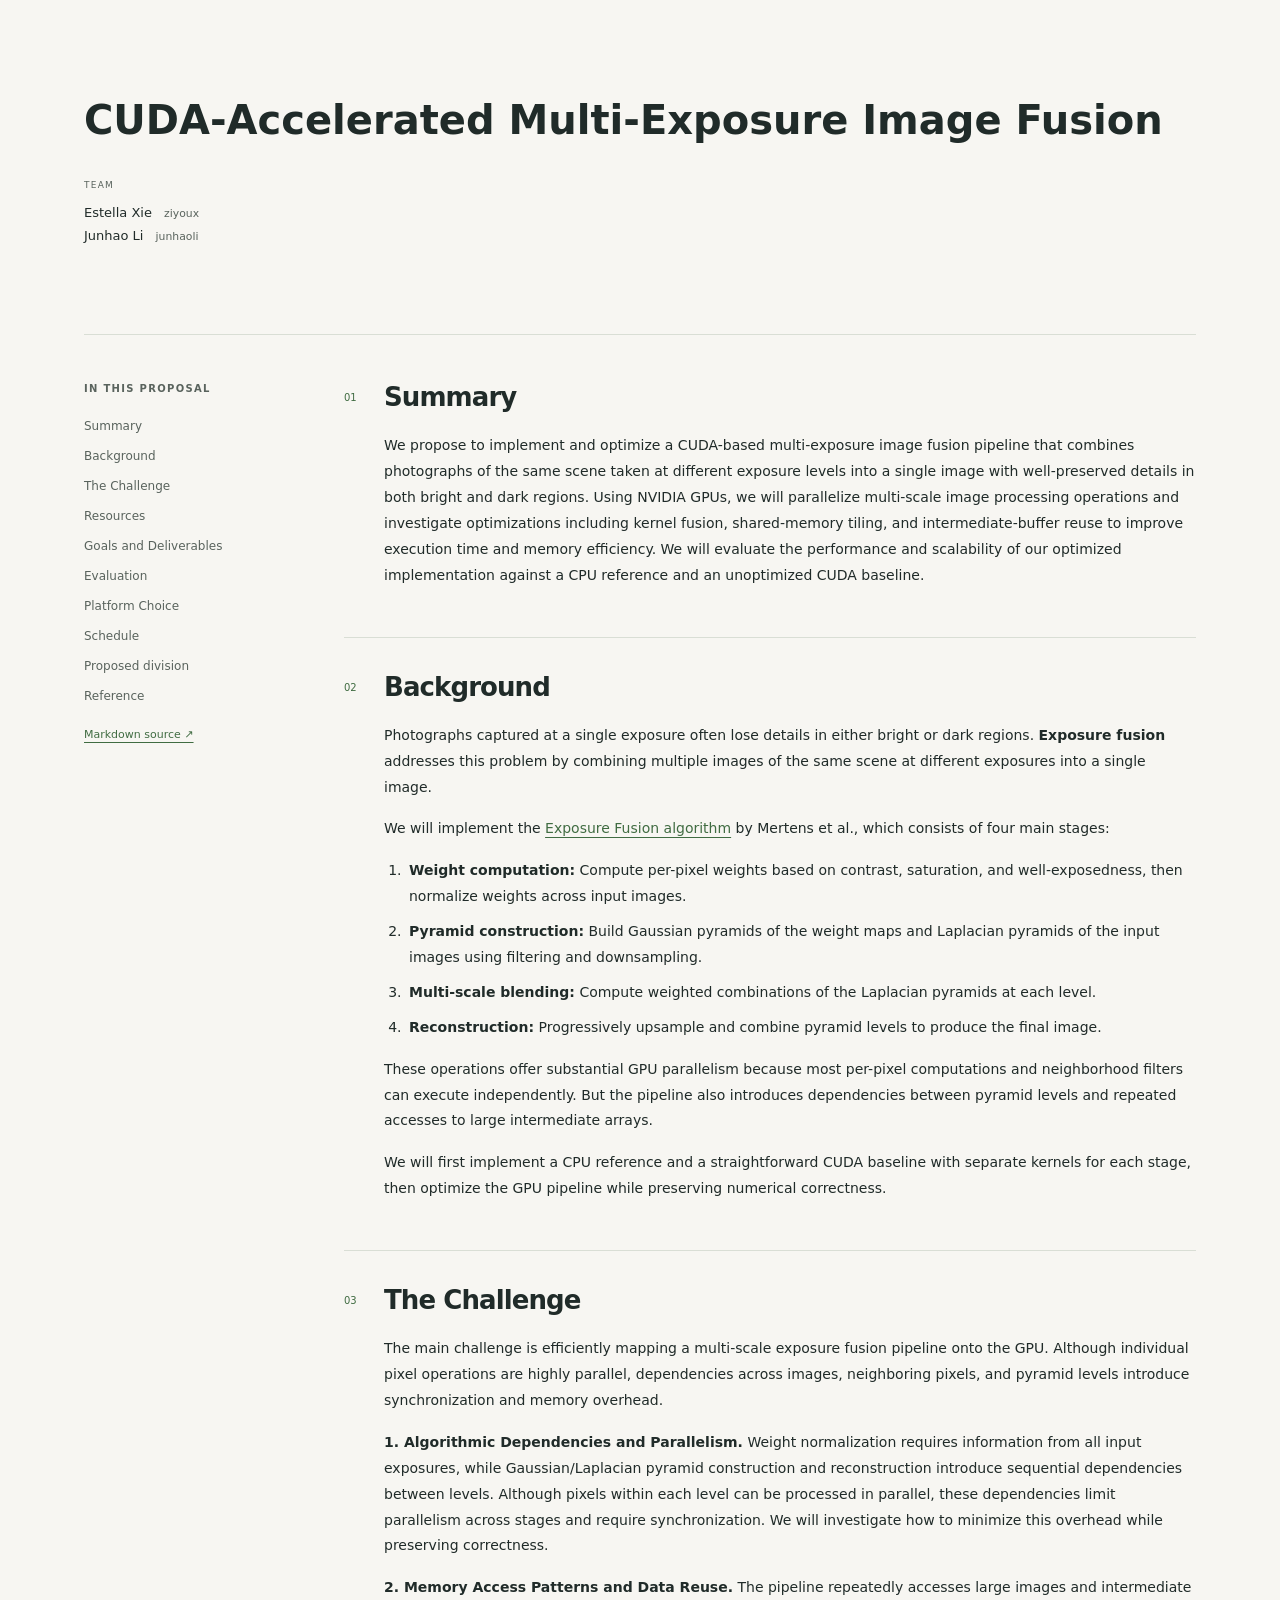
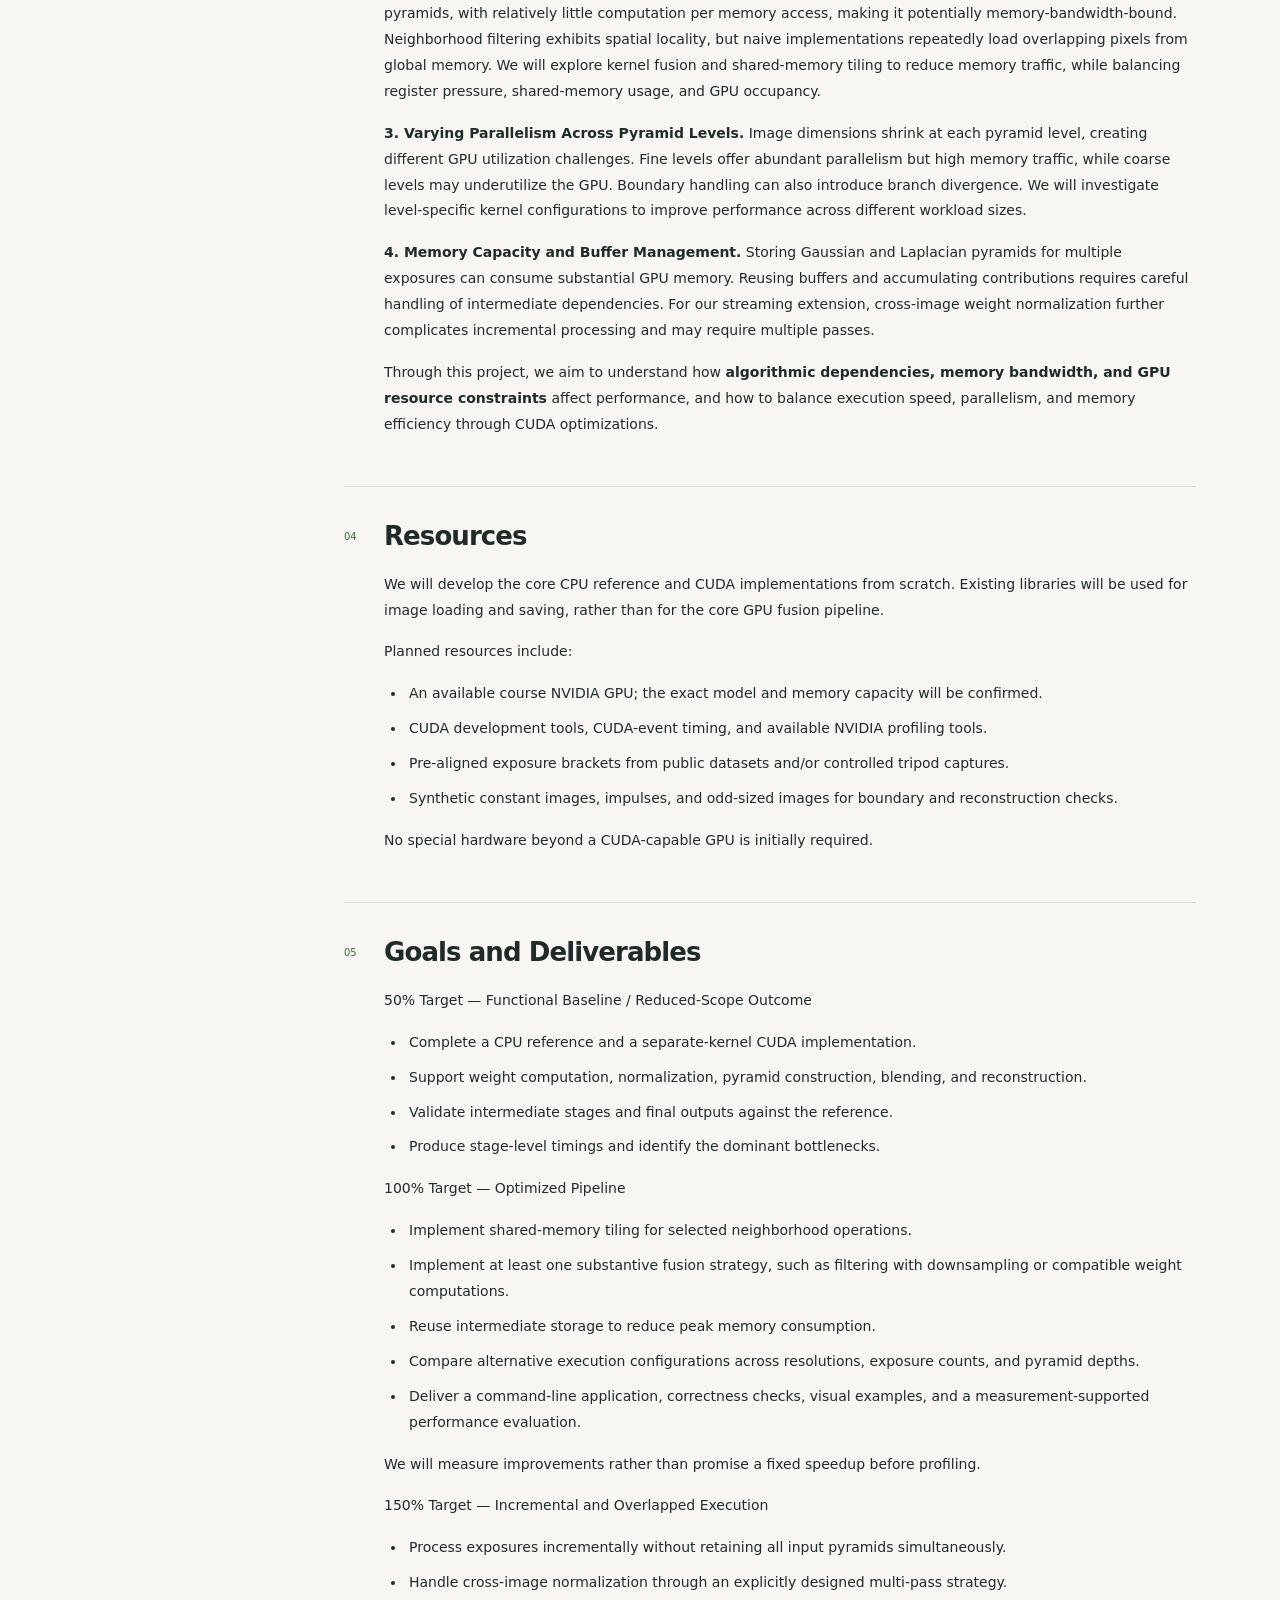
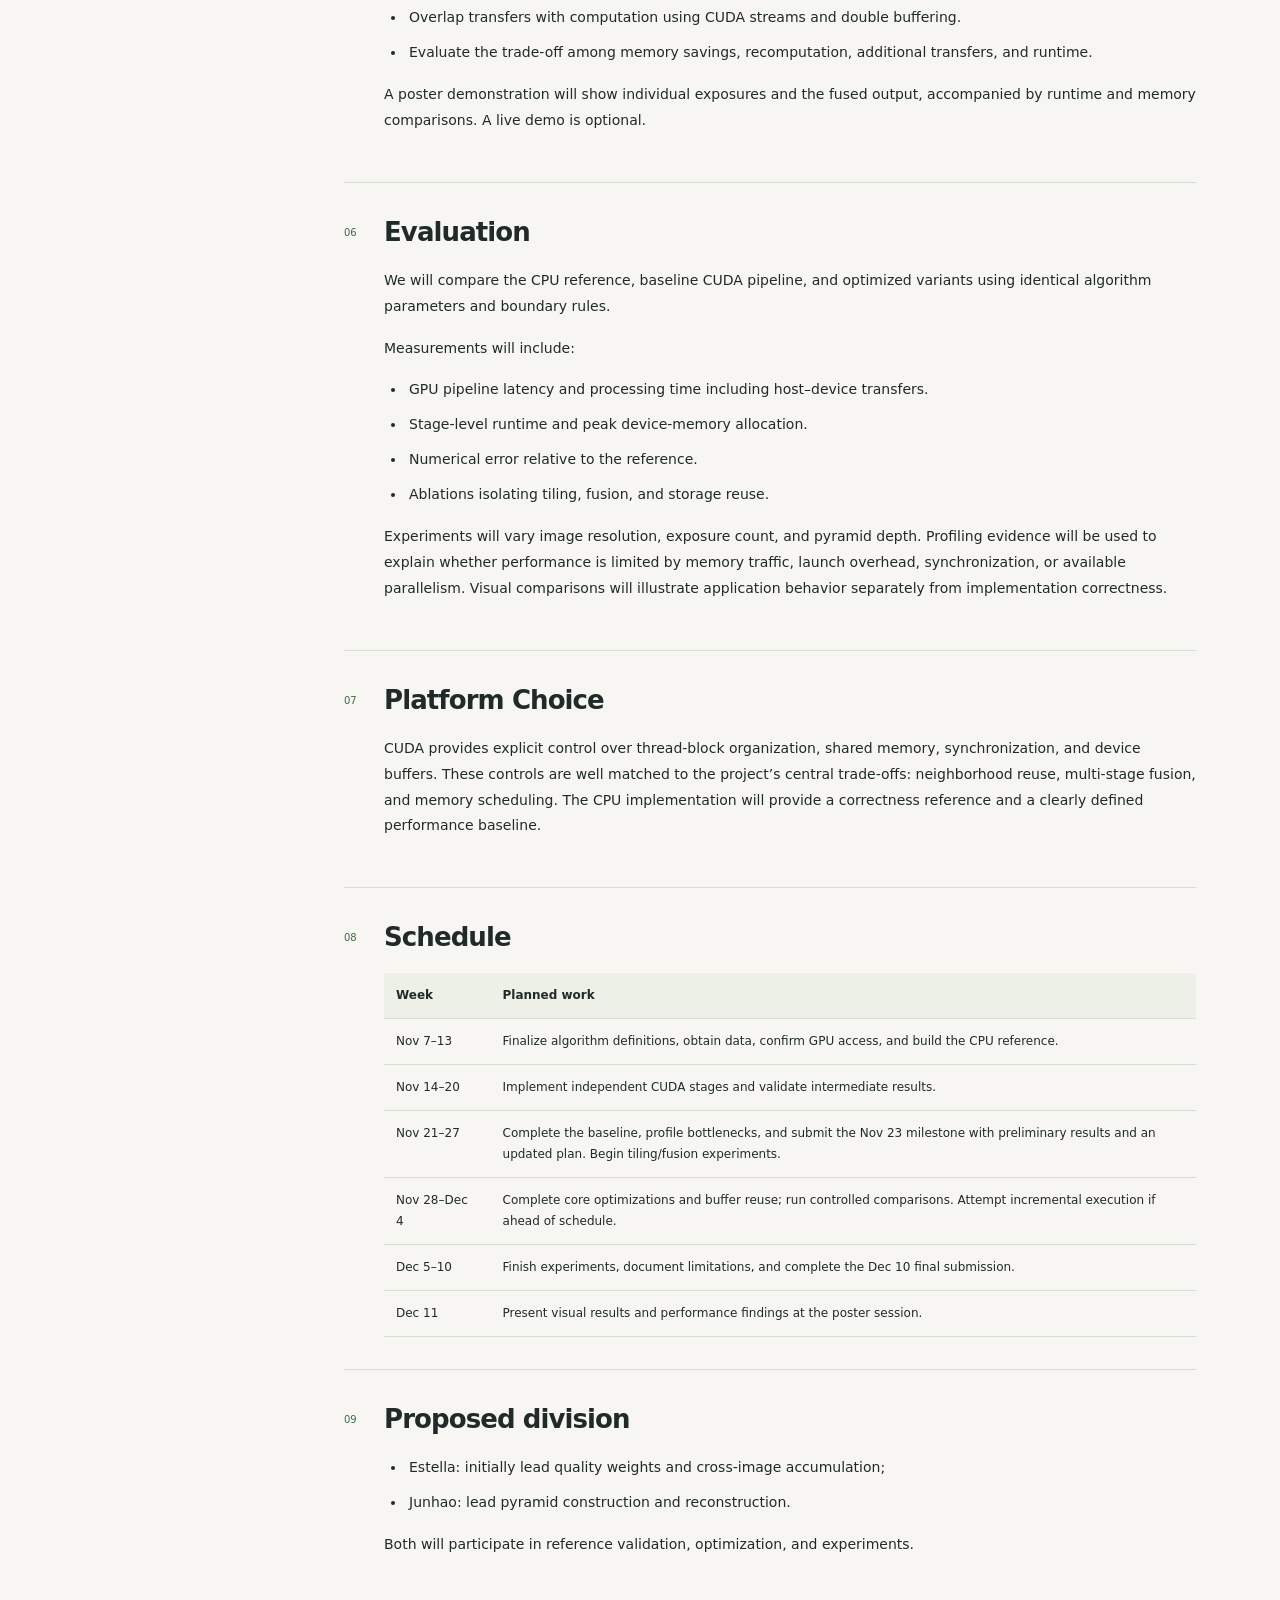
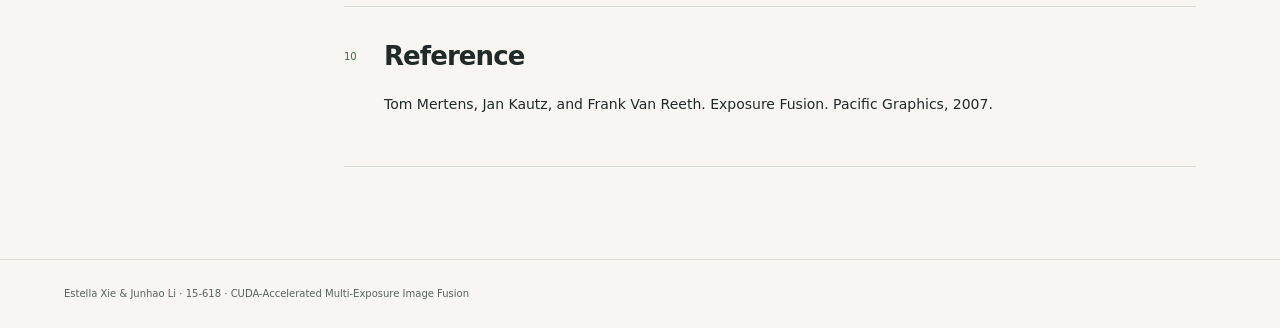
==== index.html @ b8d665d0 "Add revised proposal and public project website" ====
<!doctype html>
<html lang="en"><head><meta charset="utf-8"><meta name="viewport" content="width=device-width, initial-scale=1">
<meta name="description" content="A 15-618 project proposal exploring CUDA optimizations for multi-scale exposure fusion, by Estella Xie and Junhao Li.">
<title>CUDA-Accelerated Multi-Exposure Image Fusion</title><link rel="stylesheet" href="assets/style.css"></head>
<body><a class="skip" href="#proposal">Skip to proposal</a>
<main><div class="hero">
<h1>CUDA-Accelerated Multi-Exposure Image Fusion</h1>
<div class="team"><div><span>TEAM</span>Estella Xie <small>ziyoux</small><br>Junhao Li <small>junhaoli</small></div></div></div>
<div class="document" id="proposal"><aside><div class="eyebrow">IN THIS PROPOSAL</div><nav aria-label="Proposal sections"><a href="#summary">Summary</a><a href="#background">Background</a><a href="#the-challenge">The Challenge</a><a href="#resources">Resources</a><a href="#goals-and-deliverables">Goals and Deliverables</a><a href="#evaluation">Evaluation</a><a href="#platform-choice">Platform Choice</a><a href="#schedule">Schedule</a><a href="#proposed-division">Proposed division</a><a href="#reference">Reference</a></nav><a href="proposal.md">Markdown source ↗</a></aside><article><section id="summary"><span class="number">01</span><div><h2>Summary</h2><p>We propose to implement and optimize a CUDA-based multi-exposure image fusion pipeline that combines photographs of the same scene taken at different exposure levels into a single image with well-preserved details in both bright and dark regions. Using NVIDIA GPUs, we will parallelize multi-scale image processing operations and investigate optimizations including kernel fusion, shared-memory tiling, and intermediate-buffer reuse to improve execution time and memory efficiency. We will evaluate the performance and scalability of our optimized implementation against a CPU reference and an unoptimized CUDA baseline.</p></div></section>
<section id="background"><span class="number">02</span><div><h2>Background</h2><p>Photographs captured at a single exposure often lose details in either bright or dark regions. <strong>Exposure fusion</strong> addresses this problem by combining multiple images of the same scene at different exposures into a single image.</p>
<p>We will implement the <a href="https://www.tommertens.com/old-academic/papers/exposure_fusion_reduced.pdf">Exposure Fusion algorithm</a> by Mertens et al., which consists of four main stages:</p>
<ol>
<li><strong>Weight computation:</strong> Compute per-pixel weights based on contrast, saturation, and well-exposedness, then normalize weights across input images.</li>
<li><strong>Pyramid construction:</strong> Build Gaussian pyramids of the weight maps and Laplacian pyramids of the input images using filtering and downsampling.</li>
<li><strong>Multi-scale blending:</strong> Compute weighted combinations of the Laplacian pyramids at each level.</li>
<li><strong>Reconstruction:</strong> Progressively upsample and combine pyramid levels to produce the final image.</li>
</ol>
<p>These operations offer substantial GPU parallelism because most per-pixel computations and neighborhood filters can execute independently. But the pipeline also introduces dependencies between pyramid levels and repeated accesses to large intermediate arrays.</p>
<p>We will first implement a CPU reference and a straightforward CUDA baseline with separate kernels for each stage, then optimize the GPU pipeline while preserving numerical correctness.</p></div></section>
<section id="the-challenge"><span class="number">03</span><div><h2>The Challenge</h2><p>The main challenge is efficiently mapping a multi-scale exposure fusion pipeline onto the GPU. Although individual pixel operations are highly parallel, dependencies across images, neighboring pixels, and pyramid levels introduce synchronization and memory overhead.</p>
<p><strong>1. Algorithmic Dependencies and Parallelism.</strong> Weight normalization requires information from all input exposures, while Gaussian/Laplacian pyramid construction and reconstruction introduce sequential dependencies between levels. Although pixels within each level can be processed in parallel, these dependencies limit parallelism across stages and require synchronization. We will investigate how to minimize this overhead while preserving correctness.</p>
<p><strong>2. Memory Access Patterns and Data Reuse.</strong> The pipeline repeatedly accesses large images and intermediate pyramids, with relatively little computation per memory access, making it potentially memory-bandwidth-bound. Neighborhood filtering exhibits spatial locality, but naive implementations repeatedly load overlapping pixels from global memory. We will explore kernel fusion and shared-memory tiling to reduce memory traffic, while balancing register pressure, shared-memory usage, and GPU occupancy.</p>
<p><strong>3. Varying Parallelism Across Pyramid Levels.</strong> Image dimensions shrink at each pyramid level, creating different GPU utilization challenges. Fine levels offer abundant parallelism but high memory traffic, while coarse levels may underutilize the GPU. Boundary handling can also introduce branch divergence. We will investigate level-specific kernel configurations to improve performance across different workload sizes.</p>
<p><strong>4. Memory Capacity and Buffer Management.</strong> Storing Gaussian and Laplacian pyramids for multiple exposures can consume substantial GPU memory. Reusing buffers and accumulating contributions requires careful handling of intermediate dependencies. For our streaming extension, cross-image weight normalization further complicates incremental processing and may require multiple passes.</p>
<p>Through this project, we aim to understand how <strong>algorithmic dependencies, memory bandwidth, and GPU resource constraints</strong> affect performance, and how to balance execution speed, parallelism, and memory efficiency through CUDA optimizations.</p></div></section>
<section id="resources"><span class="number">04</span><div><h2>Resources</h2><p>We will develop the core CPU reference and CUDA implementations from scratch. Existing libraries will be used for image loading and saving, rather than for the core GPU fusion pipeline.</p>
<p>Planned resources include:</p>
<ul>
<li>An available course NVIDIA GPU; the exact model and memory capacity will be confirmed.</li>
<li>CUDA development tools, CUDA-event timing, and available NVIDIA profiling tools.</li>
<li>Pre-aligned exposure brackets from public datasets and/or controlled tripod captures.</li>
<li>Synthetic constant images, impulses, and odd-sized images for boundary and reconstruction checks.</li>
</ul>
<p>No special hardware beyond a CUDA-capable GPU is initially required.</p></div></section>
<section id="goals-and-deliverables"><span class="number">05</span><div><h2>Goals and Deliverables</h2><p>50% Target — Functional Baseline / Reduced-Scope Outcome</p>
<ul>
<li>Complete a CPU reference and a separate-kernel CUDA implementation.</li>
<li>Support weight computation, normalization, pyramid construction, blending, and reconstruction.</li>
<li>Validate intermediate stages and final outputs against the reference.</li>
<li>Produce stage-level timings and identify the dominant bottlenecks.</li>
</ul>
<p>100% Target — Optimized Pipeline</p>
<ul>
<li>Implement shared-memory tiling for selected neighborhood operations.</li>
<li>Implement at least one substantive fusion strategy, such as filtering with downsampling or compatible weight computations.</li>
<li>Reuse intermediate storage to reduce peak memory consumption.</li>
<li>Compare alternative execution configurations across resolutions, exposure counts, and pyramid depths.</li>
<li>Deliver a command-line application, correctness checks, visual examples, and a measurement-supported performance evaluation.</li>
</ul>
<p>We will measure improvements rather than promise a fixed speedup before profiling.</p>
<p>150% Target — Incremental and Overlapped Execution</p>
<ul>
<li>Process exposures incrementally without retaining all input pyramids simultaneously.</li>
<li>Handle cross-image normalization through an explicitly designed multi-pass strategy.</li>
<li>Overlap transfers with computation using CUDA streams and double buffering.</li>
<li>Evaluate the trade-off among memory savings, recomputation, additional transfers, and runtime.</li>
</ul>
<p>A poster demonstration will show individual exposures and the fused output, accompanied by runtime and memory comparisons. A live demo is optional.</p></div></section>
<section id="evaluation"><span class="number">06</span><div><h2>Evaluation</h2><p>We will compare the CPU reference, baseline CUDA pipeline, and optimized variants using identical algorithm parameters and boundary rules.</p>
<p>Measurements will include:</p>
<ul>
<li>GPU pipeline latency and processing time including host–device transfers.</li>
<li>Stage-level runtime and peak device-memory allocation.</li>
<li>Numerical error relative to the reference.</li>
<li>Ablations isolating tiling, fusion, and storage reuse.</li>
</ul>
<p>Experiments will vary image resolution, exposure count, and pyramid depth. Profiling evidence will be used to explain whether performance is limited by memory traffic, launch overhead, synchronization, or available parallelism. Visual comparisons will illustrate application behavior separately from implementation correctness.</p></div></section>
<section id="platform-choice"><span class="number">07</span><div><h2>Platform Choice</h2><p>CUDA provides explicit control over thread-block organization, shared memory, synchronization, and device buffers. These controls are well matched to the project’s central trade-offs: neighborhood reuse, multi-stage fusion, and memory scheduling. The CPU implementation will provide a correctness reference and a clearly defined performance baseline.</p></div></section>
<section id="schedule"><span class="number">08</span><div><h2>Schedule</h2><div class="table-wrap"><table><thead>
<tr><th>Week</th><th>Planned work</th></tr>
</thead><tbody>
<tr><td>Nov 7–13</td><td>Finalize algorithm definitions, obtain data, confirm GPU access, and build the CPU reference.</td></tr>
<tr><td>Nov 14–20</td><td>Implement independent CUDA stages and validate intermediate results.</td></tr>
<tr><td>Nov 21–27</td><td>Complete the baseline, profile bottlenecks, and submit the Nov 23 milestone with preliminary results and an updated plan. Begin tiling/fusion experiments.</td></tr>
<tr><td>Nov 28–Dec 4</td><td>Complete core optimizations and buffer reuse; run controlled comparisons. Attempt incremental execution if ahead of schedule.</td></tr>
<tr><td>Dec 5–10</td><td>Finish experiments, document limitations, and complete the Dec 10 final submission.</td></tr>
<tr><td>Dec 11</td><td>Present visual results and performance findings at the poster session.</td></tr>
</tbody></table></div></div></section>
<section id="proposed-division"><span class="number">09</span><div><h2>Proposed division</h2><ul>
<li>Estella: initially lead quality weights and cross-image accumulation;</li>
<li>Junhao: lead pyramid construction and reconstruction.</li>
</ul>
<p>Both will participate in reference validation, optimization, and experiments.</p></div></section>
<section id="reference"><span class="number">10</span><div><h2>Reference</h2><p>Tom Mertens, Jan Kautz, and Frank Van Reeth. Exposure Fusion. Pacific Graphics, 2007.</p></div></section></article></div></main>
<footer>Estella Xie &amp; Junhao Li · 15-618 · CUDA-Accelerated Multi-Exposure Image Fusion</footer></body></html>
---- assets/style.css ----
:root{--paper:#f7f6f2;--ink:#202b29;--muted:#59635d;--line:#d9ded5;--green:#406c42}*{box-sizing:border-box}html{scroll-behavior:smooth;scroll-padding-top:24px}body{margin:0;background:var(--paper);color:var(--ink);font-family:system-ui,-apple-system,sans-serif;line-height:1.75}a{color:var(--green);text-underline-offset:4px}a:hover{text-decoration:underline}a:focus-visible{outline:3px solid #648a4c;outline-offset:5px}header{max-width:1360px;margin:auto;padding:23px 5%;display:flex;align-items:center;justify-content:space-between;border-bottom:1px solid var(--line);font-size:12px}header a{text-decoration:none}.brand{font-weight:800;letter-spacing:.08em;color:var(--ink)}header span{color:var(--muted)}main{max-width:1240px;margin:auto;padding:0 5%}.hero{padding:70px 0 45px}.eyebrow{font-size:10px;letter-spacing:.13em;font-weight:700;color:var(--muted)}h1{font-size:clamp(26px,3.2vw,40px);line-height:1.3;font-weight:600;margin:24px 0}.team{display:flex;gap:75px;font-size:13px;margin:32px 0 42px}.team span{display:block;font-size:9px;letter-spacing:.14em;color:var(--muted);margin-bottom:8px}.team small{color:var(--muted);margin-left:8px}.pipeline{margin:0;border:1px solid #cfd8c8;background:#edf0e7;padding:22px 26px}.pipeline figcaption{font-size:10px;letter-spacing:.12em;font-weight:700}.pipeline ol{display:grid;grid-template-columns:repeat(4,1fr);list-style:none;padding:0;margin:20px 0 0;gap:18px}.pipeline li{font-size:13px;line-height:1.6;border-top:1px solid #c8d1c1;padding-top:12px}.pipeline b{display:block;font-size:11px;color:var(--green);margin-bottom:5px}.pipeline small{display:block;font-size:10px;color:var(--muted)}.document{display:grid;grid-template-columns:210px minmax(0,1fr);gap:50px;border-top:1px solid var(--line);padding:45px 0 60px}aside{align-self:start;position:sticky;top:25px;font-size:11px}nav{display:flex;flex-direction:column;margin:18px 0;gap:9px}nav a{font-size:12px;text-decoration:none;color:var(--muted)}section{display:grid;grid-template-columns:26px minmax(0,1fr);gap:14px;border-bottom:1px solid var(--line);padding:0 0 32px;margin-bottom:32px}.number{font-size:10px;padding-top:9px;color:var(--green)}h2{font-size:26px;line-height:1.35;font-weight:550;letter-spacing:-.035em;margin:0 0 18px}article p,article li{font-size:14px;line-height:1.85}article p{margin:0 0 16px}article li{padding-left:3px;margin-bottom:9px}article ol,article ul{padding-left:22px}article strong{font-weight:650}.table-wrap{overflow-x:auto}table{border-collapse:collapse;width:100%;font-size:12px;text-align:left}th,td{padding:12px;border-bottom:1px solid var(--line);vertical-align:top}th{background:#edf0e7;font-weight:600}td:first-child{min-width:105px}footer{border-top:1px solid var(--line);padding:25px 5%;font-size:10px;color:var(--muted)}.skip{position:absolute;top:-100px;padding:10px;background:var(--paper);z-index:10}.skip:focus{top:10px}@media(max-width:760px){header span{display:none}.hero{padding-top:42px}.document{grid-template-columns:1fr;gap:30px}aside{position:static}nav{flex-direction:row;flex-wrap:wrap;gap:9px 18px}.pipeline{padding:18px}.pipeline ol{grid-template-columns:repeat(2,1fr)}.team{gap:30px}section{grid-template-columns:20px minmax(0,1fr);gap:8px}}@media(prefers-reduced-motion:reduce){html{scroll-behavior:auto}}@media print{header,aside,.skip,footer{display:none}main{max-width:none;padding:0}.hero{padding-top:0}h1{font-size:36px}.document{display:block}section{break-inside:avoid}body{background:white;color:black}a{color:inherit}}
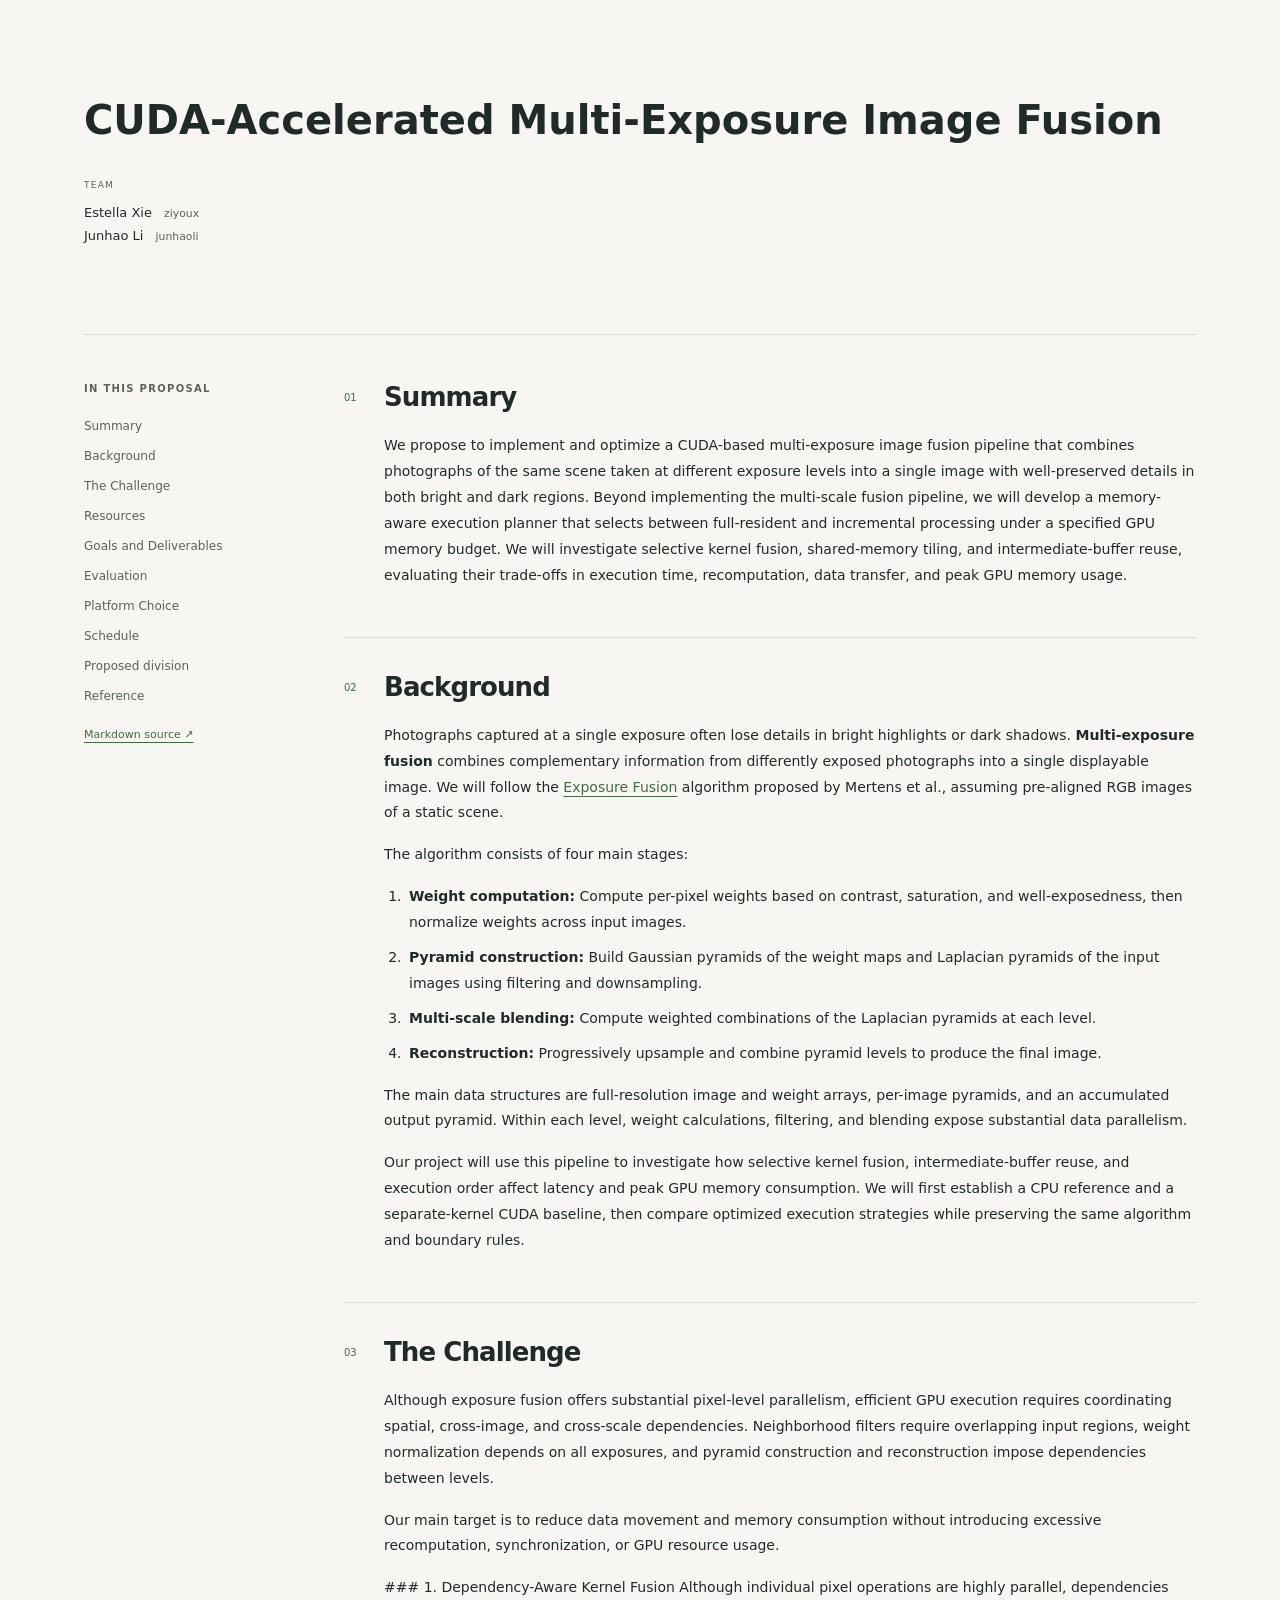
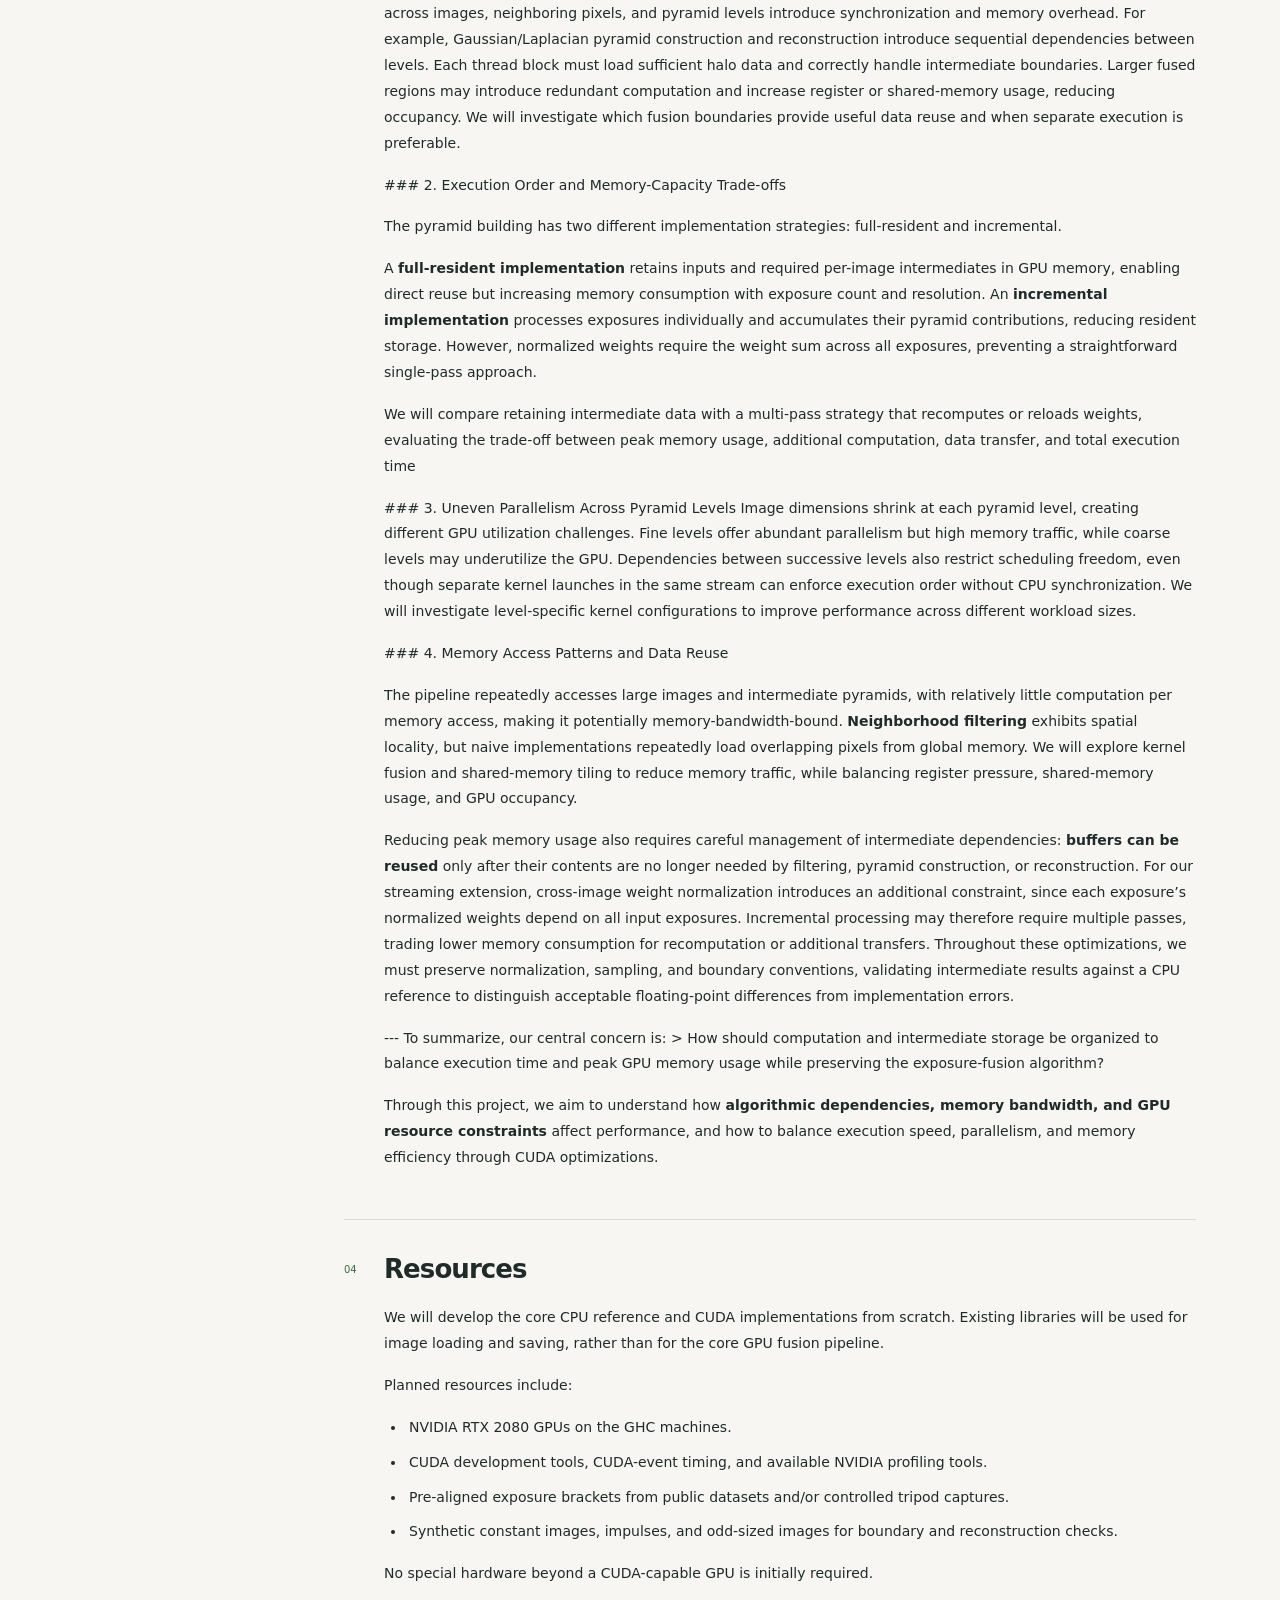
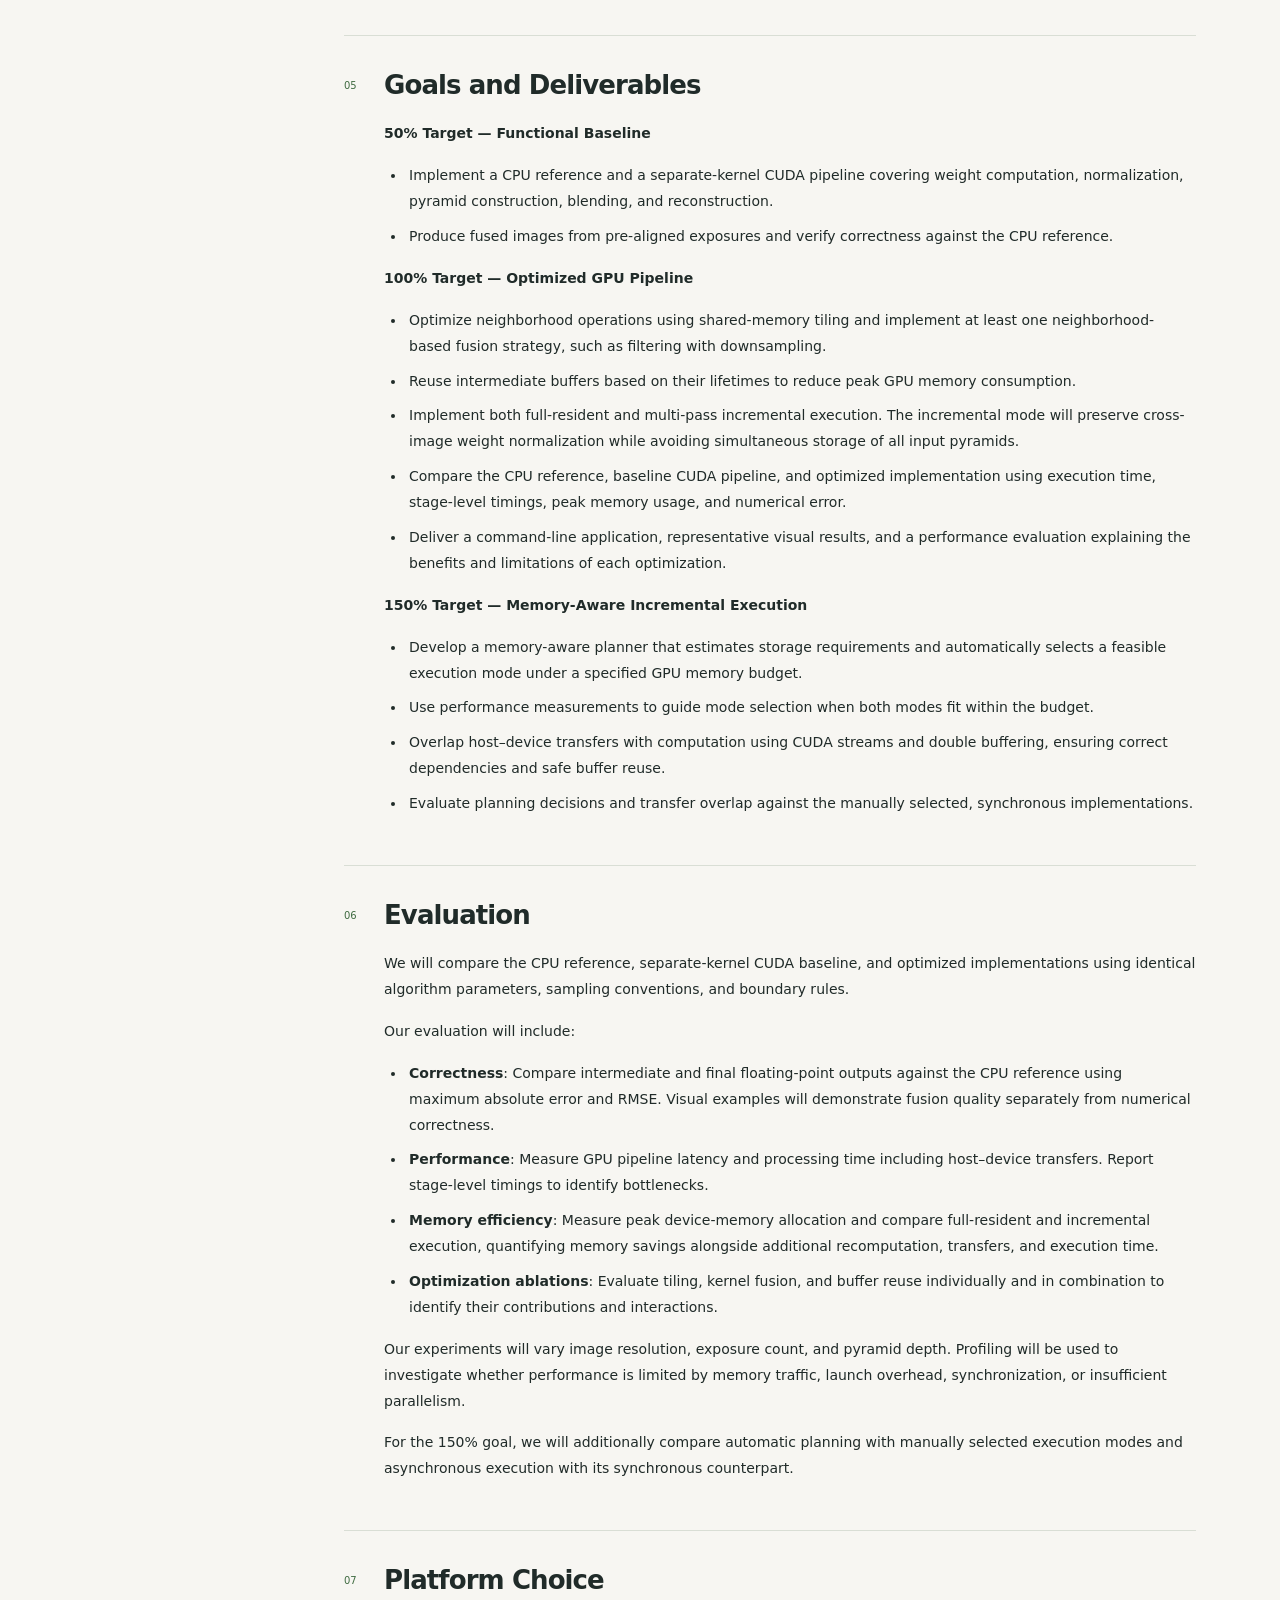
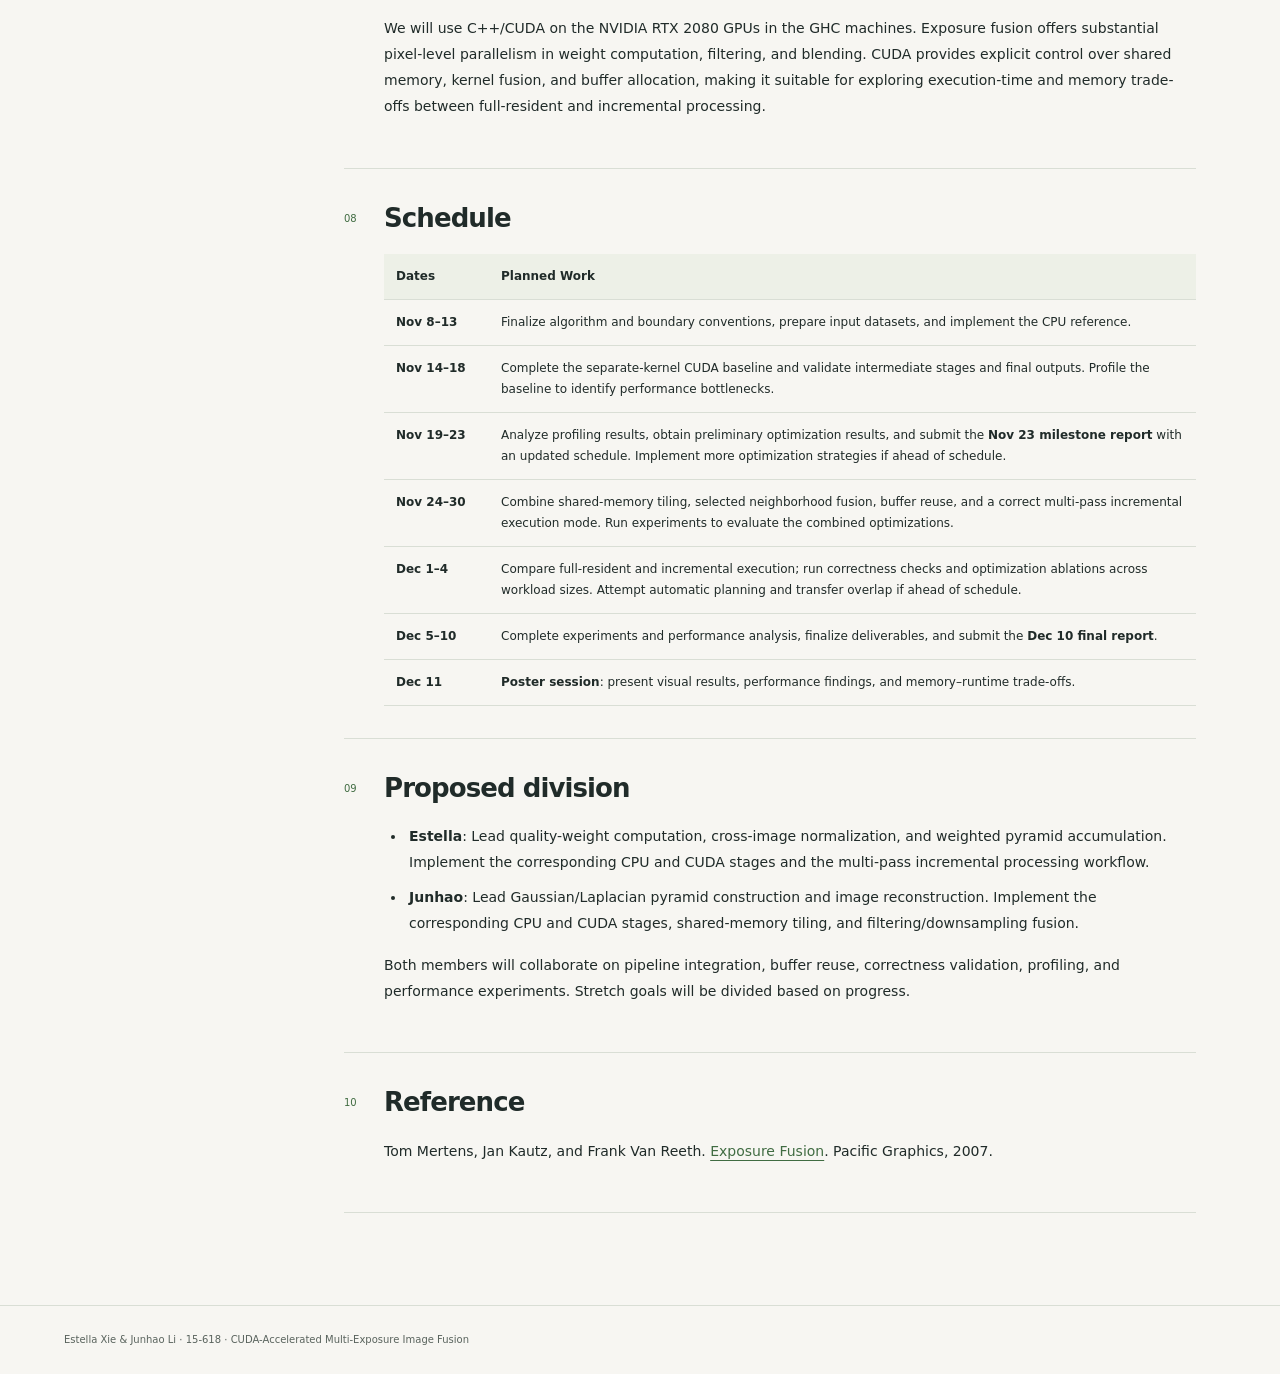
==== commit d46dcc93: "chore: build html from the updated md" ====
--- a/index.html
+++ b/index.html
@@ -6,80 +6,85 @@
 <main><div class="hero">
 <h1>CUDA-Accelerated Multi-Exposure Image Fusion</h1>
 <div class="team"><div><span>TEAM</span>Estella Xie <small>ziyoux</small><br>Junhao Li <small>junhaoli</small></div></div></div>
-<div class="document" id="proposal"><aside><div class="eyebrow">IN THIS PROPOSAL</div><nav aria-label="Proposal sections"><a href="#summary">Summary</a><a href="#background">Background</a><a href="#the-challenge">The Challenge</a><a href="#resources">Resources</a><a href="#goals-and-deliverables">Goals and Deliverables</a><a href="#evaluation">Evaluation</a><a href="#platform-choice">Platform Choice</a><a href="#schedule">Schedule</a><a href="#proposed-division">Proposed division</a><a href="#reference">Reference</a></nav><a href="proposal.md">Markdown source ↗</a></aside><article><section id="summary"><span class="number">01</span><div><h2>Summary</h2><p>We propose to implement and optimize a CUDA-based multi-exposure image fusion pipeline that combines photographs of the same scene taken at different exposure levels into a single image with well-preserved details in both bright and dark regions. Using NVIDIA GPUs, we will parallelize multi-scale image processing operations and investigate optimizations including kernel fusion, shared-memory tiling, and intermediate-buffer reuse to improve execution time and memory efficiency. We will evaluate the performance and scalability of our optimized implementation against a CPU reference and an unoptimized CUDA baseline.</p></div></section>
-<section id="background"><span class="number">02</span><div><h2>Background</h2><p>Photographs captured at a single exposure often lose details in either bright or dark regions. <strong>Exposure fusion</strong> addresses this problem by combining multiple images of the same scene at different exposures into a single image.</p>
-<p>We will implement the <a href="https://www.tommertens.com/old-academic/papers/exposure_fusion_reduced.pdf">Exposure Fusion algorithm</a> by Mertens et al., which consists of four main stages:</p>
+<div class="document" id="proposal"><aside><div class="eyebrow">IN THIS PROPOSAL</div><nav aria-label="Proposal sections"><a href="#summary">Summary</a><a href="#background">Background</a><a href="#the-challenge">The Challenge</a><a href="#resources">Resources</a><a href="#goals-and-deliverables">Goals and Deliverables</a><a href="#evaluation">Evaluation</a><a href="#platform-choice">Platform Choice</a><a href="#schedule">Schedule</a><a href="#proposed-division">Proposed division</a><a href="#reference">Reference</a></nav><a href="proposal.md">Markdown source ↗</a></aside><article><section id="summary"><span class="number">01</span><div><h2>Summary</h2><p>We propose to implement and optimize a CUDA-based multi-exposure image fusion pipeline that combines photographs of the same scene taken at different exposure levels into a single image with well-preserved details in both bright and dark regions. Beyond implementing the multi-scale fusion pipeline, we will develop a memory-aware execution planner that selects between full-resident and incremental processing under a specified GPU memory budget. We will investigate selective kernel fusion, shared-memory tiling, and intermediate-buffer reuse, evaluating their trade-offs in execution time, recomputation, data transfer, and peak GPU memory usage.</p></div></section>
+<section id="background"><span class="number">02</span><div><h2>Background</h2><p>Photographs captured at a single exposure often lose details in bright highlights or dark shadows. <strong>Multi-exposure fusion</strong> combines complementary information from differently exposed photographs into a single displayable image. We will follow the <a href="https://www.tommertens.com/old-academic/papers/exposure_fusion_reduced.pdf">Exposure Fusion</a> algorithm proposed by Mertens et al., assuming pre-aligned RGB images of a static scene.</p>
+<p>The algorithm consists of four main stages:</p>
 <ol>
 <li><strong>Weight computation:</strong> Compute per-pixel weights based on contrast, saturation, and well-exposedness, then normalize weights across input images.</li>
 <li><strong>Pyramid construction:</strong> Build Gaussian pyramids of the weight maps and Laplacian pyramids of the input images using filtering and downsampling.</li>
 <li><strong>Multi-scale blending:</strong> Compute weighted combinations of the Laplacian pyramids at each level.</li>
 <li><strong>Reconstruction:</strong> Progressively upsample and combine pyramid levels to produce the final image.</li>
 </ol>
-<p>These operations offer substantial GPU parallelism because most per-pixel computations and neighborhood filters can execute independently. But the pipeline also introduces dependencies between pyramid levels and repeated accesses to large intermediate arrays.</p>
-<p>We will first implement a CPU reference and a straightforward CUDA baseline with separate kernels for each stage, then optimize the GPU pipeline while preserving numerical correctness.</p></div></section>
-<section id="the-challenge"><span class="number">03</span><div><h2>The Challenge</h2><p>The main challenge is efficiently mapping a multi-scale exposure fusion pipeline onto the GPU. Although individual pixel operations are highly parallel, dependencies across images, neighboring pixels, and pyramid levels introduce synchronization and memory overhead.</p>
-<p><strong>1. Algorithmic Dependencies and Parallelism.</strong> Weight normalization requires information from all input exposures, while Gaussian/Laplacian pyramid construction and reconstruction introduce sequential dependencies between levels. Although pixels within each level can be processed in parallel, these dependencies limit parallelism across stages and require synchronization. We will investigate how to minimize this overhead while preserving correctness.</p>
-<p><strong>2. Memory Access Patterns and Data Reuse.</strong> The pipeline repeatedly accesses large images and intermediate pyramids, with relatively little computation per memory access, making it potentially memory-bandwidth-bound. Neighborhood filtering exhibits spatial locality, but naive implementations repeatedly load overlapping pixels from global memory. We will explore kernel fusion and shared-memory tiling to reduce memory traffic, while balancing register pressure, shared-memory usage, and GPU occupancy.</p>
-<p><strong>3. Varying Parallelism Across Pyramid Levels.</strong> Image dimensions shrink at each pyramid level, creating different GPU utilization challenges. Fine levels offer abundant parallelism but high memory traffic, while coarse levels may underutilize the GPU. Boundary handling can also introduce branch divergence. We will investigate level-specific kernel configurations to improve performance across different workload sizes.</p>
-<p><strong>4. Memory Capacity and Buffer Management.</strong> Storing Gaussian and Laplacian pyramids for multiple exposures can consume substantial GPU memory. Reusing buffers and accumulating contributions requires careful handling of intermediate dependencies. For our streaming extension, cross-image weight normalization further complicates incremental processing and may require multiple passes.</p>
+<p>The main data structures are full-resolution image and weight arrays, per-image pyramids, and an accumulated output pyramid. Within each level, weight calculations, filtering, and blending expose substantial data parallelism.</p>
+<p>Our project will use this pipeline to investigate how selective kernel fusion, intermediate-buffer reuse, and execution order affect latency and peak GPU memory consumption. We will first establish a CPU reference and a separate-kernel CUDA baseline, then compare optimized execution strategies while preserving the same algorithm and boundary rules.</p></div></section>
+<section id="the-challenge"><span class="number">03</span><div><h2>The Challenge</h2><p>Although exposure fusion offers substantial pixel-level parallelism, efficient GPU execution requires coordinating spatial, cross-image, and cross-scale dependencies. Neighborhood filters require overlapping input regions, weight normalization depends on all exposures, and pyramid construction and reconstruction impose dependencies between levels.</p>
+<p>Our main target is to reduce data movement and memory consumption without introducing excessive recomputation, synchronization, or GPU resource usage.</p>
+<p>### 1. Dependency-Aware Kernel Fusion Although individual pixel operations are highly parallel, dependencies across images, neighboring pixels, and pyramid levels introduce synchronization and memory overhead. For example, Gaussian/Laplacian pyramid construction and reconstruction introduce sequential dependencies between levels. Each thread block must load sufficient halo data and correctly handle intermediate boundaries. Larger fused regions may introduce redundant computation and increase register or shared-memory usage, reducing occupancy. We will investigate which fusion boundaries provide useful data reuse and when separate execution is preferable.</p>
+<p>### 2. Execution Order and Memory-Capacity Trade-offs</p>
+<p>The pyramid building has two different implementation strategies: full-resident and incremental.</p>
+<p>A <strong>full-resident implementation</strong> retains inputs and required per-image intermediates in GPU memory, enabling direct reuse but increasing memory consumption with exposure count and resolution. An <strong>incremental implementation</strong> processes exposures individually and accumulates their pyramid contributions, reducing resident storage. However, normalized weights require the weight sum across all exposures, preventing a straightforward single-pass approach.</p>
+<p>We will compare retaining intermediate data with a multi-pass strategy that recomputes or reloads weights, evaluating the trade-off between peak memory usage, additional computation, data transfer, and total execution time</p>
+<p>### 3. Uneven Parallelism Across Pyramid Levels Image dimensions shrink at each pyramid level, creating different GPU utilization challenges. Fine levels offer abundant parallelism but high memory traffic, while coarse levels may underutilize the GPU. Dependencies between successive levels also restrict scheduling freedom, even though separate kernel launches in the same stream can enforce execution order without CPU synchronization. We will investigate level-specific kernel configurations to improve performance across different workload sizes.</p>
+<p>### 4. Memory Access Patterns and Data Reuse</p>
+<p>The pipeline repeatedly accesses large images and intermediate pyramids, with relatively little computation per memory access, making it potentially memory-bandwidth-bound. <strong>Neighborhood filtering</strong> exhibits spatial locality, but naive implementations repeatedly load overlapping pixels from global memory. We will explore kernel fusion and shared-memory tiling to reduce memory traffic, while balancing register pressure, shared-memory usage, and GPU occupancy.</p>
+<p>Reducing peak memory usage also requires careful management of intermediate dependencies: <strong>buffers can be reused</strong> only after their contents are no longer needed by filtering, pyramid construction, or reconstruction. For our streaming extension, cross-image weight normalization introduces an additional constraint, since each exposure’s normalized weights depend on all input exposures. Incremental processing may therefore require multiple passes, trading lower memory consumption for recomputation or additional transfers. Throughout these optimizations, we must preserve normalization, sampling, and boundary conventions, validating intermediate results against a CPU reference to distinguish acceptable floating-point differences from implementation errors.</p>
+<p>--- To summarize, our central concern is: &gt; How should computation and intermediate storage be organized to balance execution time and peak GPU memory usage while preserving the exposure-fusion algorithm?</p>
 <p>Through this project, we aim to understand how <strong>algorithmic dependencies, memory bandwidth, and GPU resource constraints</strong> affect performance, and how to balance execution speed, parallelism, and memory efficiency through CUDA optimizations.</p></div></section>
 <section id="resources"><span class="number">04</span><div><h2>Resources</h2><p>We will develop the core CPU reference and CUDA implementations from scratch. Existing libraries will be used for image loading and saving, rather than for the core GPU fusion pipeline.</p>
 <p>Planned resources include:</p>
 <ul>
-<li>An available course NVIDIA GPU; the exact model and memory capacity will be confirmed.</li>
+<li>NVIDIA RTX 2080 GPUs on the GHC machines.</li>
 <li>CUDA development tools, CUDA-event timing, and available NVIDIA profiling tools.</li>
 <li>Pre-aligned exposure brackets from public datasets and/or controlled tripod captures.</li>
 <li>Synthetic constant images, impulses, and odd-sized images for boundary and reconstruction checks.</li>
 </ul>
 <p>No special hardware beyond a CUDA-capable GPU is initially required.</p></div></section>
-<section id="goals-and-deliverables"><span class="number">05</span><div><h2>Goals and Deliverables</h2><p>50% Target — Functional Baseline / Reduced-Scope Outcome</p>
+<section id="goals-and-deliverables"><span class="number">05</span><div><h2>Goals and Deliverables</h2><p><strong>50% Target — Functional Baseline</strong></p>
 <ul>
-<li>Complete a CPU reference and a separate-kernel CUDA implementation.</li>
-<li>Support weight computation, normalization, pyramid construction, blending, and reconstruction.</li>
-<li>Validate intermediate stages and final outputs against the reference.</li>
-<li>Produce stage-level timings and identify the dominant bottlenecks.</li>
+<li>Implement a CPU reference and a separate-kernel CUDA pipeline covering weight computation, normalization, pyramid construction, blending, and reconstruction.</li>
+<li>Produce fused images from pre-aligned exposures and verify correctness against the CPU reference.</li>
 </ul>
-<p>100% Target — Optimized Pipeline</p>
+<p><strong>100% Target — Optimized GPU Pipeline</strong></p>
 <ul>
-<li>Implement shared-memory tiling for selected neighborhood operations.</li>
-<li>Implement at least one substantive fusion strategy, such as filtering with downsampling or compatible weight computations.</li>
-<li>Reuse intermediate storage to reduce peak memory consumption.</li>
-<li>Compare alternative execution configurations across resolutions, exposure counts, and pyramid depths.</li>
-<li>Deliver a command-line application, correctness checks, visual examples, and a measurement-supported performance evaluation.</li>
+<li>Optimize neighborhood operations using shared-memory tiling and implement at least one neighborhood-based fusion strategy, such as filtering with downsampling.</li>
+<li>Reuse intermediate buffers based on their lifetimes to reduce peak GPU memory consumption.</li>
+<li>Implement both full-resident and multi-pass incremental execution. The incremental mode will preserve cross-image weight normalization while avoiding simultaneous storage of all input pyramids.</li>
+<li>Compare the CPU reference, baseline CUDA pipeline, and optimized implementation using execution time, stage-level timings, peak memory usage, and numerical error.</li>
+<li>Deliver a command-line application, representative visual results, and a performance evaluation explaining the benefits and limitations of each optimization.</li>
 </ul>
-<p>We will measure improvements rather than promise a fixed speedup before profiling.</p>
-<p>150% Target — Incremental and Overlapped Execution</p>
+<p><strong>150% Target — Memory-Aware Incremental Execution</strong></p>
 <ul>
-<li>Process exposures incrementally without retaining all input pyramids simultaneously.</li>
-<li>Handle cross-image normalization through an explicitly designed multi-pass strategy.</li>
-<li>Overlap transfers with computation using CUDA streams and double buffering.</li>
-<li>Evaluate the trade-off among memory savings, recomputation, additional transfers, and runtime.</li>
+<li>Develop a memory-aware planner that estimates storage requirements and automatically selects a feasible execution mode under a specified GPU memory budget.</li>
+<li>Use performance measurements to guide mode selection when both modes fit within the budget.</li>
+<li>Overlap host–device transfers with computation using CUDA streams and double buffering, ensuring correct dependencies and safe buffer reuse.</li>
+<li>Evaluate planning decisions and transfer overlap against the manually selected, synchronous implementations.</li>
+</ul></div></section>
+<section id="evaluation"><span class="number">06</span><div><h2>Evaluation</h2><p>We will compare the CPU reference, separate-kernel CUDA baseline, and optimized implementations using identical algorithm parameters, sampling conventions, and boundary rules.</p>
+<p>Our evaluation will include:</p>
+<ul>
+<li><strong>Correctness</strong>: Compare intermediate and final floating-point outputs against the CPU reference using maximum absolute error and RMSE. Visual examples will demonstrate fusion quality separately from numerical correctness.</li>
+<li><strong>Performance</strong>: Measure GPU pipeline latency and processing time including host–device transfers. Report stage-level timings to identify bottlenecks.</li>
+<li><strong>Memory efficiency</strong>: Measure peak device-memory allocation and compare full-resident and incremental execution, quantifying memory savings alongside additional recomputation, transfers, and execution time.</li>
+<li><strong>Optimization ablations</strong>: Evaluate tiling, kernel fusion, and buffer reuse individually and in combination to identify their contributions and interactions.</li>
 </ul>
-<p>A poster demonstration will show individual exposures and the fused output, accompanied by runtime and memory comparisons. A live demo is optional.</p></div></section>
-<section id="evaluation"><span class="number">06</span><div><h2>Evaluation</h2><p>We will compare the CPU reference, baseline CUDA pipeline, and optimized variants using identical algorithm parameters and boundary rules.</p>
-<p>Measurements will include:</p>
-<ul>
-<li>GPU pipeline latency and processing time including host–device transfers.</li>
-<li>Stage-level runtime and peak device-memory allocation.</li>
-<li>Numerical error relative to the reference.</li>
-<li>Ablations isolating tiling, fusion, and storage reuse.</li>
-</ul>
-<p>Experiments will vary image resolution, exposure count, and pyramid depth. Profiling evidence will be used to explain whether performance is limited by memory traffic, launch overhead, synchronization, or available parallelism. Visual comparisons will illustrate application behavior separately from implementation correctness.</p></div></section>
-<section id="platform-choice"><span class="number">07</span><div><h2>Platform Choice</h2><p>CUDA provides explicit control over thread-block organization, shared memory, synchronization, and device buffers. These controls are well matched to the project’s central trade-offs: neighborhood reuse, multi-stage fusion, and memory scheduling. The CPU implementation will provide a correctness reference and a clearly defined performance baseline.</p></div></section>
+<p>Our experiments will vary image resolution, exposure count, and pyramid depth. Profiling will be used to investigate whether performance is limited by memory traffic, launch overhead, synchronization, or insufficient parallelism.</p>
+<p>For the 150% goal, we will additionally compare automatic planning with manually selected execution modes and asynchronous execution with its synchronous counterpart.</p></div></section>
+<section id="platform-choice"><span class="number">07</span><div><h2>Platform Choice</h2><p>We will use C++/CUDA on the NVIDIA RTX 2080 GPUs in the GHC machines. Exposure fusion offers substantial pixel-level parallelism in weight computation, filtering, and blending. CUDA provides explicit control over shared memory, kernel fusion, and buffer allocation, making it suitable for exploring execution-time and memory trade-offs between full-resident and incremental processing.</p></div></section>
 <section id="schedule"><span class="number">08</span><div><h2>Schedule</h2><div class="table-wrap"><table><thead>
-<tr><th>Week</th><th>Planned work</th></tr>
+<tr><th>Dates</th><th>Planned Work</th></tr>
 </thead><tbody>
-<tr><td>Nov 7–13</td><td>Finalize algorithm definitions, obtain data, confirm GPU access, and build the CPU reference.</td></tr>
-<tr><td>Nov 14–20</td><td>Implement independent CUDA stages and validate intermediate results.</td></tr>
-<tr><td>Nov 21–27</td><td>Complete the baseline, profile bottlenecks, and submit the Nov 23 milestone with preliminary results and an updated plan. Begin tiling/fusion experiments.</td></tr>
-<tr><td>Nov 28–Dec 4</td><td>Complete core optimizations and buffer reuse; run controlled comparisons. Attempt incremental execution if ahead of schedule.</td></tr>
-<tr><td>Dec 5–10</td><td>Finish experiments, document limitations, and complete the Dec 10 final submission.</td></tr>
-<tr><td>Dec 11</td><td>Present visual results and performance findings at the poster session.</td></tr>
+<tr><td><strong>Nov 8–13</strong></td><td>Finalize algorithm and boundary conventions, prepare input datasets, and implement the CPU reference.</td></tr>
+<tr><td><strong>Nov 14–18</strong></td><td>Complete the separate-kernel CUDA baseline and validate intermediate stages and final outputs. Profile the baseline to identify performance bottlenecks.</td></tr>
+<tr><td><strong>Nov 19–23</strong></td><td>Analyze profiling results, obtain preliminary optimization results, and submit the <strong>Nov 23 milestone report</strong> with an updated schedule. Implement more optimization strategies if ahead of schedule.</td></tr>
+<tr><td><strong>Nov 24–30</strong></td><td>Combine shared-memory tiling, selected neighborhood fusion, buffer reuse, and a correct multi-pass incremental execution mode. Run experiments to evaluate the combined optimizations.</td></tr>
+<tr><td><strong>Dec 1–4</strong></td><td>Compare full-resident and incremental execution; run correctness checks and optimization ablations across workload sizes. Attempt automatic planning and transfer overlap if ahead of schedule.</td></tr>
+<tr><td><strong>Dec 5–10</strong></td><td>Complete experiments and performance analysis, finalize deliverables, and submit the <strong>Dec 10 final report</strong>.</td></tr>
+<tr><td><strong>Dec 11</strong></td><td><strong>Poster session</strong>: present visual results, performance findings, and memory–runtime trade-offs.</td></tr>
 </tbody></table></div></div></section>
 <section id="proposed-division"><span class="number">09</span><div><h2>Proposed division</h2><ul>
-<li>Estella: initially lead quality weights and cross-image accumulation;</li>
-<li>Junhao: lead pyramid construction and reconstruction.</li>
+<li><strong>Estella</strong>: Lead quality-weight computation, cross-image normalization, and weighted pyramid accumulation. Implement the corresponding CPU and CUDA stages and the multi-pass incremental processing workflow.</li>
+<li><strong>Junhao</strong>: Lead Gaussian/Laplacian pyramid construction and image reconstruction. Implement the corresponding CPU and CUDA stages, shared-memory tiling, and filtering/downsampling fusion.</li>
 </ul>
-<p>Both will participate in reference validation, optimization, and experiments.</p></div></section>
-<section id="reference"><span class="number">10</span><div><h2>Reference</h2><p>Tom Mertens, Jan Kautz, and Frank Van Reeth. Exposure Fusion. Pacific Graphics, 2007.</p></div></section></article></div></main>
+<p>Both members will collaborate on pipeline integration, buffer reuse, correctness validation, profiling, and performance experiments. Stretch goals will be divided based on progress.</p></div></section>
+<section id="reference"><span class="number">10</span><div><h2>Reference</h2><p>Tom Mertens, Jan Kautz, and Frank Van Reeth. <a href="https://www.tommertens.com/old-academic/papers/exposure_fusion_reduced.pdf">Exposure Fusion</a>. Pacific Graphics, 2007.</p></div></section></article></div></main>
 <footer>Estella Xie &amp; Junhao Li · 15-618 · CUDA-Accelerated Multi-Exposure Image Fusion</footer></body></html>
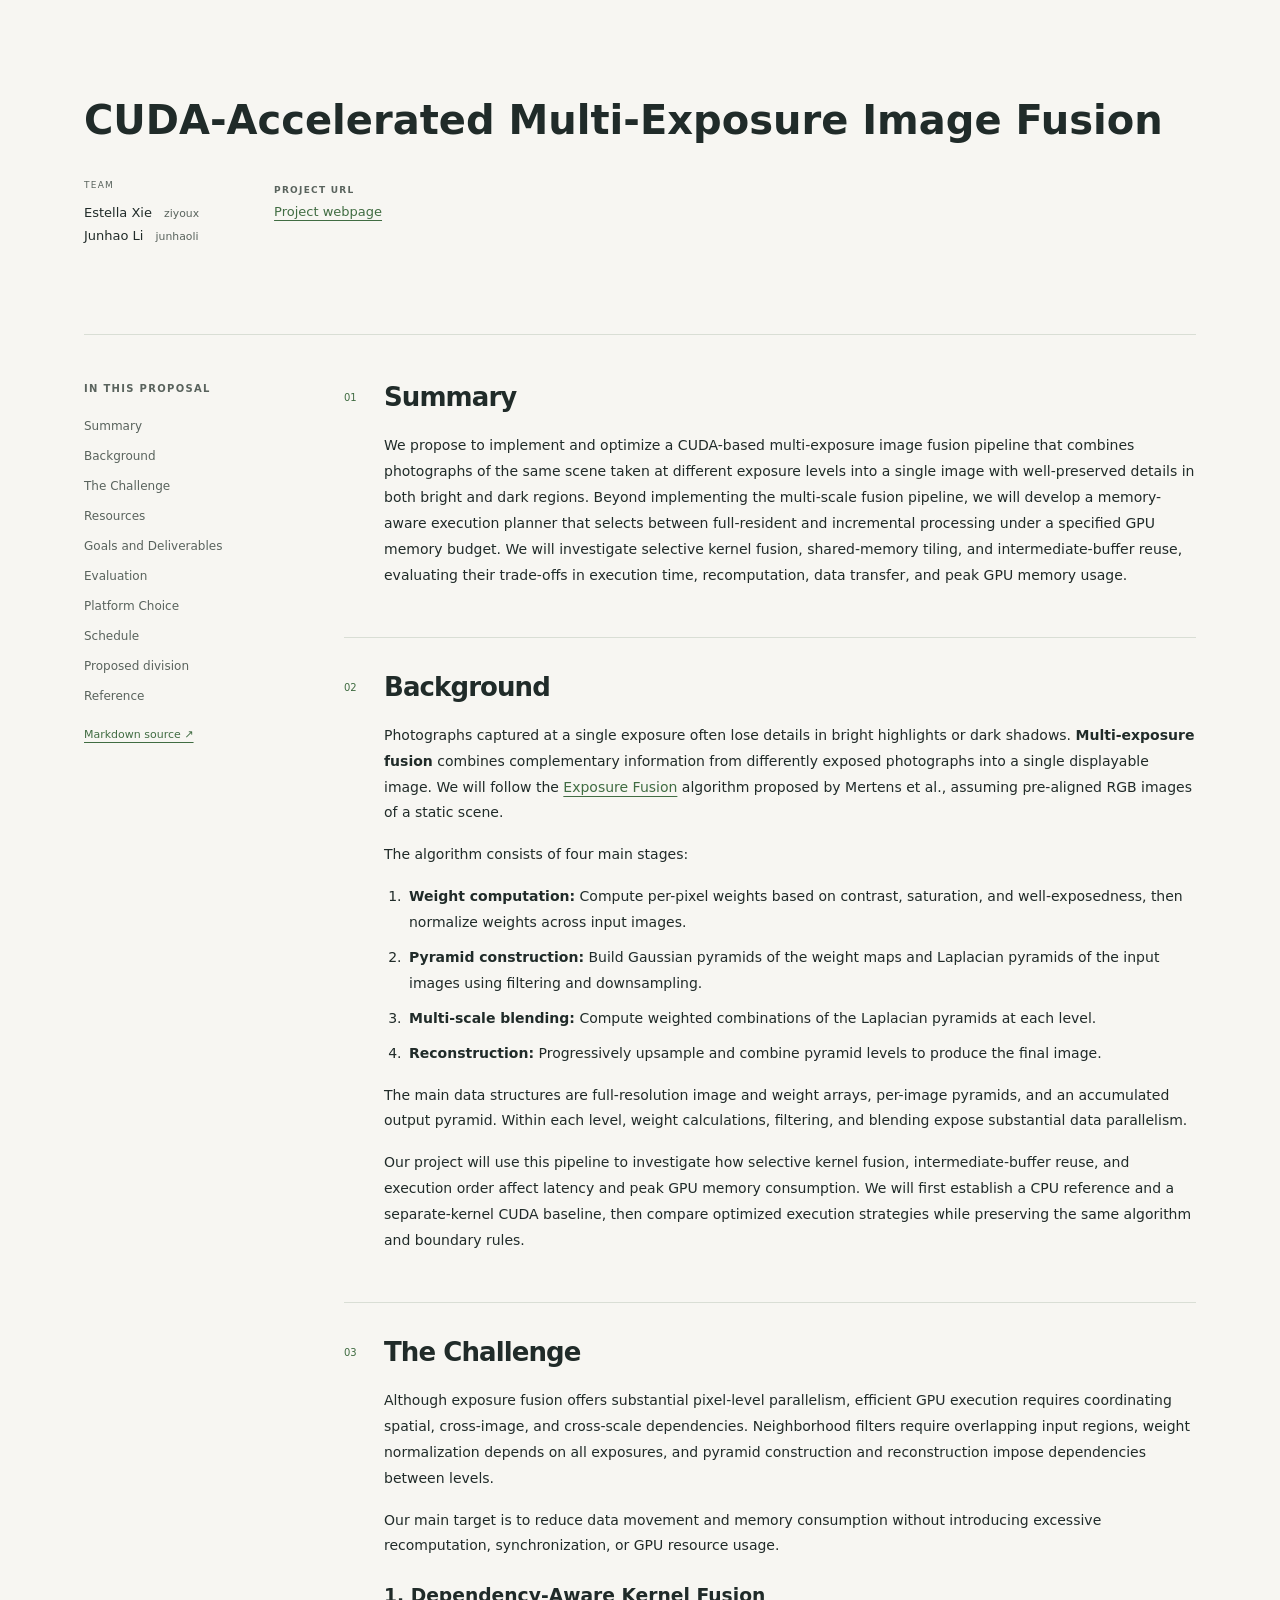
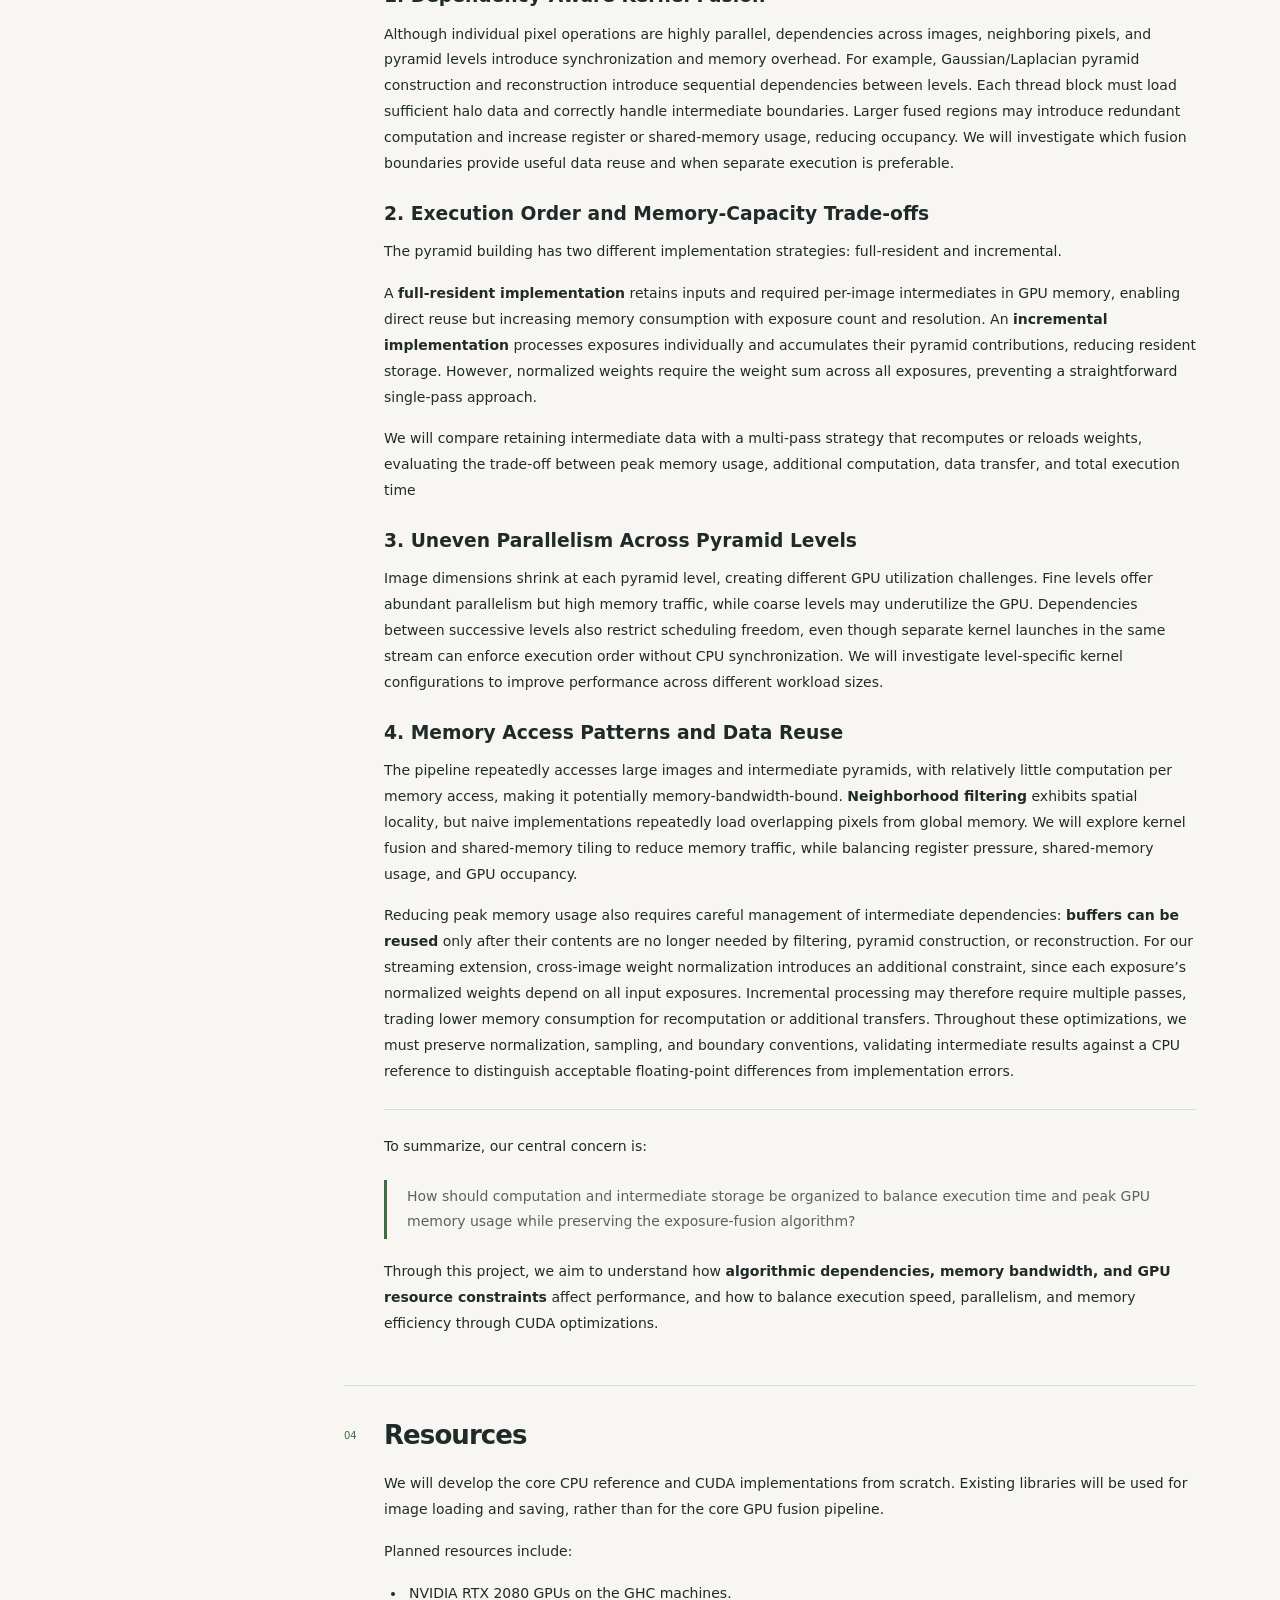
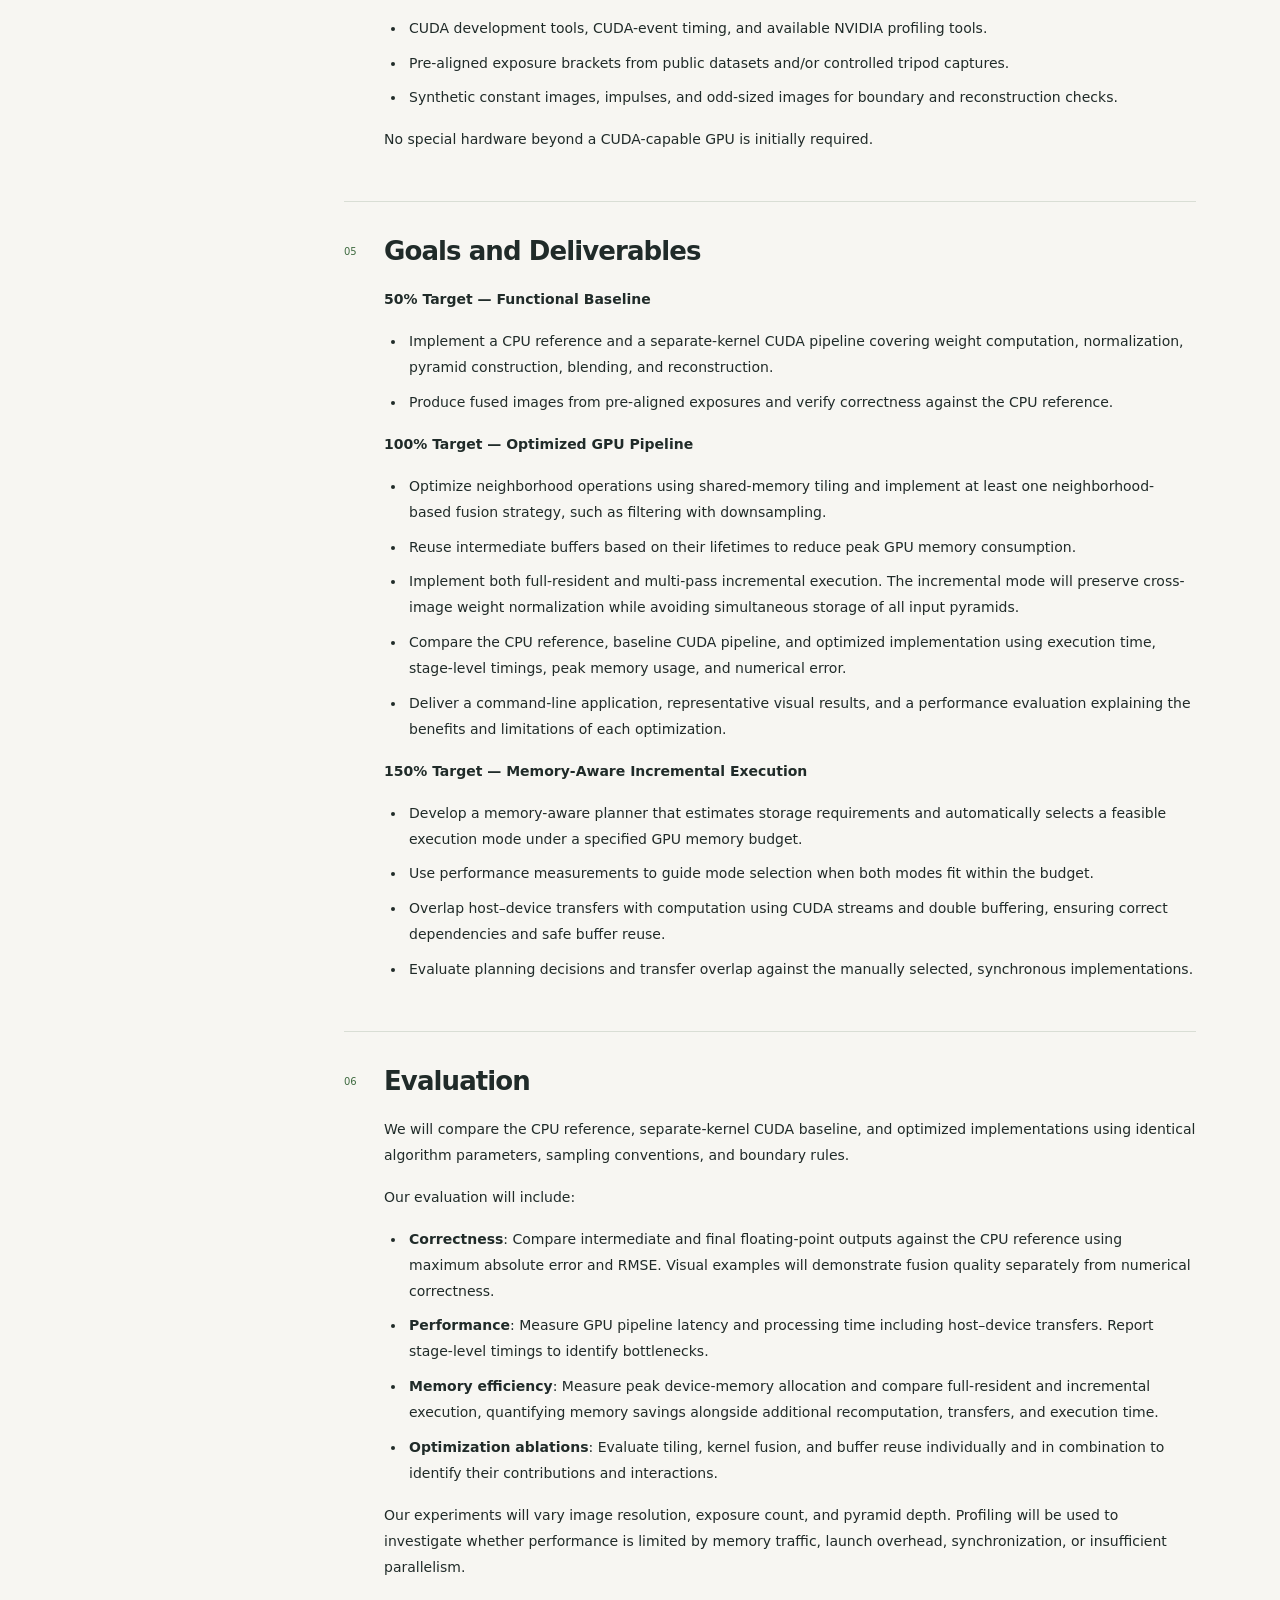
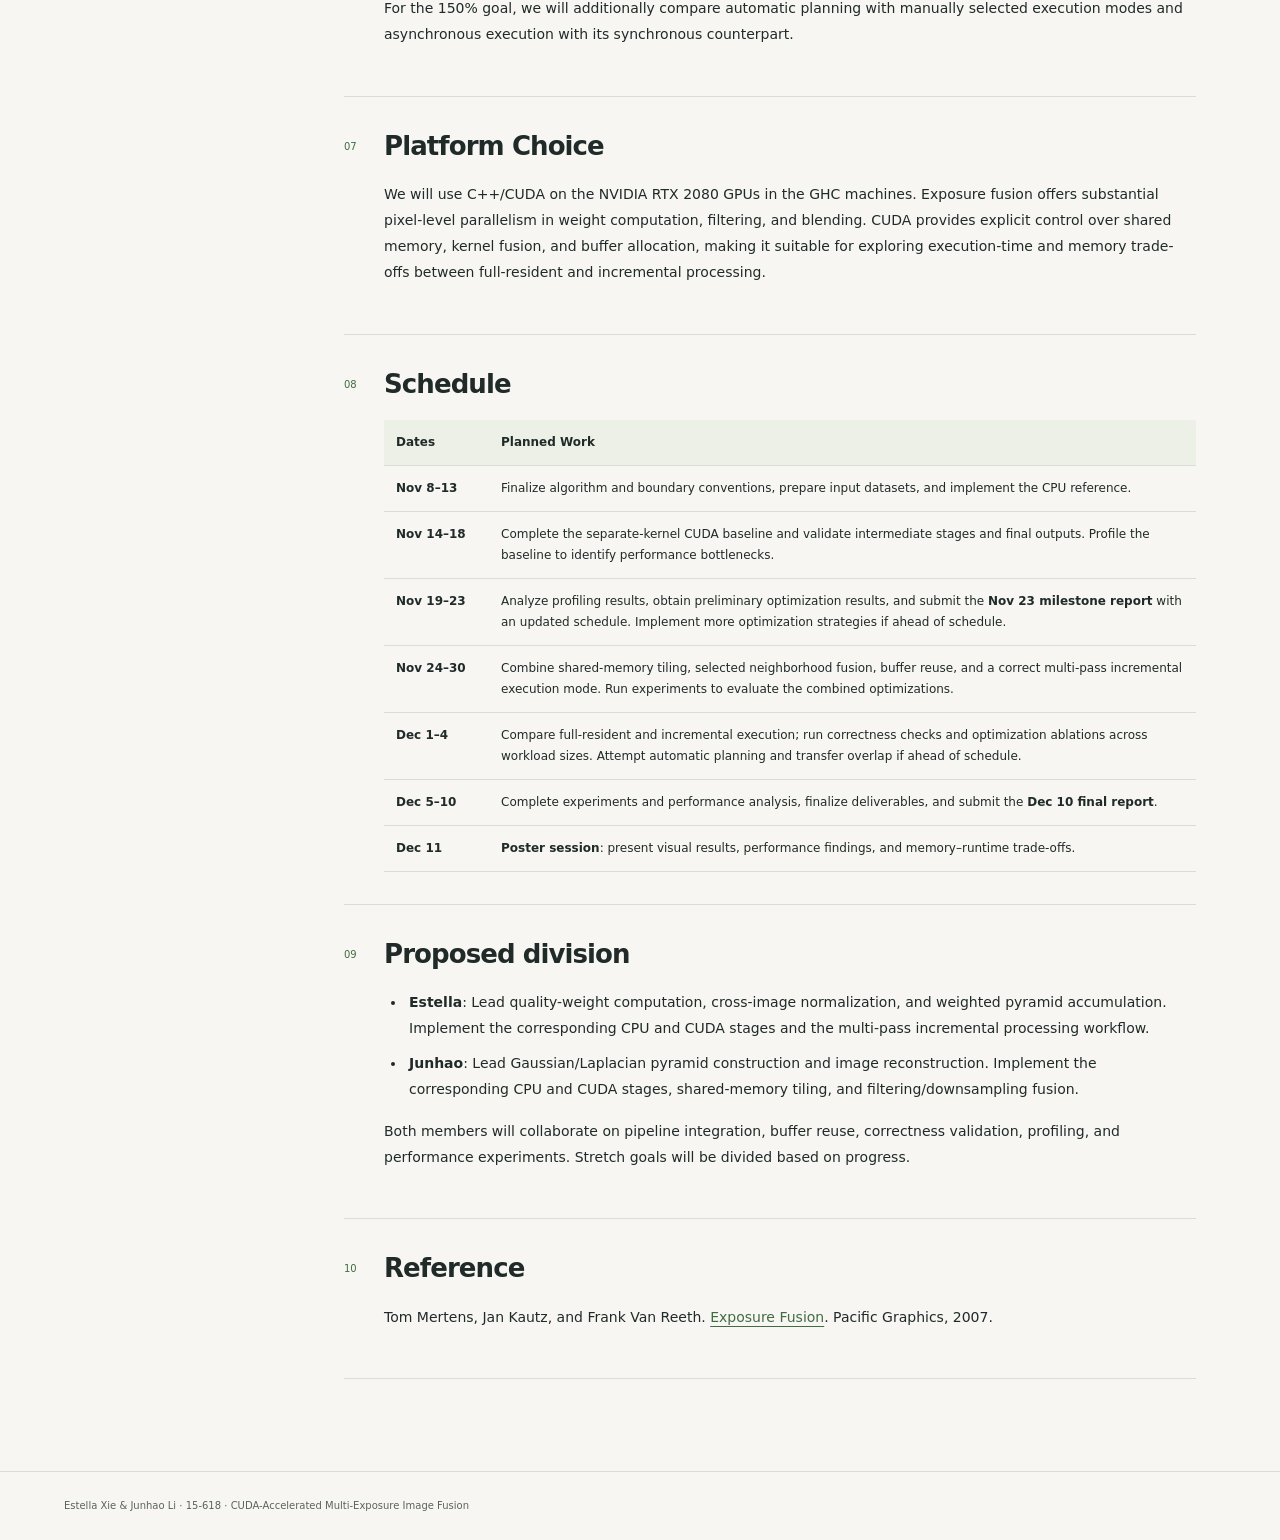
==== commit 075f3467: "chore: build project webpage" ====
--- a/index.html
+++ b/index.html
@@ -5,7 +5,8 @@
 <body><a class="skip" href="#proposal">Skip to proposal</a>
 <main><div class="hero">
 <h1>CUDA-Accelerated Multi-Exposure Image Fusion</h1>
-<div class="team"><div><span>TEAM</span>Estella Xie <small>ziyoux</small><br>Junhao Li <small>junhaoli</small></div></div></div>
+<div class="team"><div><span>TEAM</span>Estella Xie <small>ziyoux</small><br>Junhao Li <small>junhaoli</small></div><div class="project-url"><p><strong>Project URL</strong></p>
+<p><a href="https://Lijunhaohz.github.io/15618-project/">Project webpage</a></p></div></div></div>
 <div class="document" id="proposal"><aside><div class="eyebrow">IN THIS PROPOSAL</div><nav aria-label="Proposal sections"><a href="#summary">Summary</a><a href="#background">Background</a><a href="#the-challenge">The Challenge</a><a href="#resources">Resources</a><a href="#goals-and-deliverables">Goals and Deliverables</a><a href="#evaluation">Evaluation</a><a href="#platform-choice">Platform Choice</a><a href="#schedule">Schedule</a><a href="#proposed-division">Proposed division</a><a href="#reference">Reference</a></nav><a href="proposal.md">Markdown source ↗</a></aside><article><section id="summary"><span class="number">01</span><div><h2>Summary</h2><p>We propose to implement and optimize a CUDA-based multi-exposure image fusion pipeline that combines photographs of the same scene taken at different exposure levels into a single image with well-preserved details in both bright and dark regions. Beyond implementing the multi-scale fusion pipeline, we will develop a memory-aware execution planner that selects between full-resident and incremental processing under a specified GPU memory budget. We will investigate selective kernel fusion, shared-memory tiling, and intermediate-buffer reuse, evaluating their trade-offs in execution time, recomputation, data transfer, and peak GPU memory usage.</p></div></section>
 <section id="background"><span class="number">02</span><div><h2>Background</h2><p>Photographs captured at a single exposure often lose details in bright highlights or dark shadows. <strong>Multi-exposure fusion</strong> combines complementary information from differently exposed photographs into a single displayable image. We will follow the <a href="https://www.tommertens.com/old-academic/papers/exposure_fusion_reduced.pdf">Exposure Fusion</a> algorithm proposed by Mertens et al., assuming pre-aligned RGB images of a static scene.</p>
 <p>The algorithm consists of four main stages:</p>
@@ -19,16 +20,20 @@
 <p>Our project will use this pipeline to investigate how selective kernel fusion, intermediate-buffer reuse, and execution order affect latency and peak GPU memory consumption. We will first establish a CPU reference and a separate-kernel CUDA baseline, then compare optimized execution strategies while preserving the same algorithm and boundary rules.</p></div></section>
 <section id="the-challenge"><span class="number">03</span><div><h2>The Challenge</h2><p>Although exposure fusion offers substantial pixel-level parallelism, efficient GPU execution requires coordinating spatial, cross-image, and cross-scale dependencies. Neighborhood filters require overlapping input regions, weight normalization depends on all exposures, and pyramid construction and reconstruction impose dependencies between levels.</p>
 <p>Our main target is to reduce data movement and memory consumption without introducing excessive recomputation, synchronization, or GPU resource usage.</p>
-<p>### 1. Dependency-Aware Kernel Fusion Although individual pixel operations are highly parallel, dependencies across images, neighboring pixels, and pyramid levels introduce synchronization and memory overhead. For example, Gaussian/Laplacian pyramid construction and reconstruction introduce sequential dependencies between levels. Each thread block must load sufficient halo data and correctly handle intermediate boundaries. Larger fused regions may introduce redundant computation and increase register or shared-memory usage, reducing occupancy. We will investigate which fusion boundaries provide useful data reuse and when separate execution is preferable.</p>
-<p>### 2. Execution Order and Memory-Capacity Trade-offs</p>
+<h3>1. Dependency-Aware Kernel Fusion</h3>
+<p>Although individual pixel operations are highly parallel, dependencies across images, neighboring pixels, and pyramid levels introduce synchronization and memory overhead. For example, Gaussian/Laplacian pyramid construction and reconstruction introduce sequential dependencies between levels. Each thread block must load sufficient halo data and correctly handle intermediate boundaries. Larger fused regions may introduce redundant computation and increase register or shared-memory usage, reducing occupancy. We will investigate which fusion boundaries provide useful data reuse and when separate execution is preferable.</p>
+<h3>2. Execution Order and Memory-Capacity Trade-offs</h3>
 <p>The pyramid building has two different implementation strategies: full-resident and incremental.</p>
 <p>A <strong>full-resident implementation</strong> retains inputs and required per-image intermediates in GPU memory, enabling direct reuse but increasing memory consumption with exposure count and resolution. An <strong>incremental implementation</strong> processes exposures individually and accumulates their pyramid contributions, reducing resident storage. However, normalized weights require the weight sum across all exposures, preventing a straightforward single-pass approach.</p>
 <p>We will compare retaining intermediate data with a multi-pass strategy that recomputes or reloads weights, evaluating the trade-off between peak memory usage, additional computation, data transfer, and total execution time</p>
-<p>### 3. Uneven Parallelism Across Pyramid Levels Image dimensions shrink at each pyramid level, creating different GPU utilization challenges. Fine levels offer abundant parallelism but high memory traffic, while coarse levels may underutilize the GPU. Dependencies between successive levels also restrict scheduling freedom, even though separate kernel launches in the same stream can enforce execution order without CPU synchronization. We will investigate level-specific kernel configurations to improve performance across different workload sizes.</p>
-<p>### 4. Memory Access Patterns and Data Reuse</p>
+<h3>3. Uneven Parallelism Across Pyramid Levels</h3>
+<p>Image dimensions shrink at each pyramid level, creating different GPU utilization challenges. Fine levels offer abundant parallelism but high memory traffic, while coarse levels may underutilize the GPU. Dependencies between successive levels also restrict scheduling freedom, even though separate kernel launches in the same stream can enforce execution order without CPU synchronization. We will investigate level-specific kernel configurations to improve performance across different workload sizes.</p>
+<h3>4. Memory Access Patterns and Data Reuse</h3>
 <p>The pipeline repeatedly accesses large images and intermediate pyramids, with relatively little computation per memory access, making it potentially memory-bandwidth-bound. <strong>Neighborhood filtering</strong> exhibits spatial locality, but naive implementations repeatedly load overlapping pixels from global memory. We will explore kernel fusion and shared-memory tiling to reduce memory traffic, while balancing register pressure, shared-memory usage, and GPU occupancy.</p>
 <p>Reducing peak memory usage also requires careful management of intermediate dependencies: <strong>buffers can be reused</strong> only after their contents are no longer needed by filtering, pyramid construction, or reconstruction. For our streaming extension, cross-image weight normalization introduces an additional constraint, since each exposure’s normalized weights depend on all input exposures. Incremental processing may therefore require multiple passes, trading lower memory consumption for recomputation or additional transfers. Throughout these optimizations, we must preserve normalization, sampling, and boundary conventions, validating intermediate results against a CPU reference to distinguish acceptable floating-point differences from implementation errors.</p>
-<p>--- To summarize, our central concern is: &gt; How should computation and intermediate storage be organized to balance execution time and peak GPU memory usage while preserving the exposure-fusion algorithm?</p>
+<hr>
+<p>To summarize, our central concern is:</p>
+<blockquote><p>How should computation and intermediate storage be organized to balance execution time and peak GPU memory usage while preserving the exposure-fusion algorithm?</p></blockquote>
 <p>Through this project, we aim to understand how <strong>algorithmic dependencies, memory bandwidth, and GPU resource constraints</strong> affect performance, and how to balance execution speed, parallelism, and memory efficiency through CUDA optimizations.</p></div></section>
 <section id="resources"><span class="number">04</span><div><h2>Resources</h2><p>We will develop the core CPU reference and CUDA implementations from scratch. Existing libraries will be used for image loading and saving, rather than for the core GPU fusion pipeline.</p>
 <p>Planned resources include:</p>
--- a/assets/style.css
+++ b/assets/style.css
@@ -1 +1,3 @@
 :root{--paper:#f7f6f2;--ink:#202b29;--muted:#59635d;--line:#d9ded5;--green:#406c42}*{box-sizing:border-box}html{scroll-behavior:smooth;scroll-padding-top:24px}body{margin:0;background:var(--paper);color:var(--ink);font-family:system-ui,-apple-system,sans-serif;line-height:1.75}a{color:var(--green);text-underline-offset:4px}a:hover{text-decoration:underline}a:focus-visible{outline:3px solid #648a4c;outline-offset:5px}header{max-width:1360px;margin:auto;padding:23px 5%;display:flex;align-items:center;justify-content:space-between;border-bottom:1px solid var(--line);font-size:12px}header a{text-decoration:none}.brand{font-weight:800;letter-spacing:.08em;color:var(--ink)}header span{color:var(--muted)}main{max-width:1240px;margin:auto;padding:0 5%}.hero{padding:70px 0 45px}.eyebrow{font-size:10px;letter-spacing:.13em;font-weight:700;color:var(--muted)}h1{font-size:clamp(26px,3.2vw,40px);line-height:1.3;font-weight:600;margin:24px 0}.team{display:flex;gap:75px;font-size:13px;margin:32px 0 42px}.team span{display:block;font-size:9px;letter-spacing:.14em;color:var(--muted);margin-bottom:8px}.team small{color:var(--muted);margin-left:8px}.pipeline{margin:0;border:1px solid #cfd8c8;background:#edf0e7;padding:22px 26px}.pipeline figcaption{font-size:10px;letter-spacing:.12em;font-weight:700}.pipeline ol{display:grid;grid-template-columns:repeat(4,1fr);list-style:none;padding:0;margin:20px 0 0;gap:18px}.pipeline li{font-size:13px;line-height:1.6;border-top:1px solid #c8d1c1;padding-top:12px}.pipeline b{display:block;font-size:11px;color:var(--green);margin-bottom:5px}.pipeline small{display:block;font-size:10px;color:var(--muted)}.document{display:grid;grid-template-columns:210px minmax(0,1fr);gap:50px;border-top:1px solid var(--line);padding:45px 0 60px}aside{align-self:start;position:sticky;top:25px;font-size:11px}nav{display:flex;flex-direction:column;margin:18px 0;gap:9px}nav a{font-size:12px;text-decoration:none;color:var(--muted)}section{display:grid;grid-template-columns:26px minmax(0,1fr);gap:14px;border-bottom:1px solid var(--line);padding:0 0 32px;margin-bottom:32px}.number{font-size:10px;padding-top:9px;color:var(--green)}h2{font-size:26px;line-height:1.35;font-weight:550;letter-spacing:-.035em;margin:0 0 18px}article p,article li{font-size:14px;line-height:1.85}article p{margin:0 0 16px}article li{padding-left:3px;margin-bottom:9px}article ol,article ul{padding-left:22px}article strong{font-weight:650}.table-wrap{overflow-x:auto}table{border-collapse:collapse;width:100%;font-size:12px;text-align:left}th,td{padding:12px;border-bottom:1px solid var(--line);vertical-align:top}th{background:#edf0e7;font-weight:600}td:first-child{min-width:105px}footer{border-top:1px solid var(--line);padding:25px 5%;font-size:10px;color:var(--muted)}.skip{position:absolute;top:-100px;padding:10px;background:var(--paper);z-index:10}.skip:focus{top:10px}@media(max-width:760px){header span{display:none}.hero{padding-top:42px}.document{grid-template-columns:1fr;gap:30px}aside{position:static}nav{flex-direction:row;flex-wrap:wrap;gap:9px 18px}.pipeline{padding:18px}.pipeline ol{grid-template-columns:repeat(2,1fr)}.team{gap:30px}section{grid-template-columns:20px minmax(0,1fr);gap:8px}}@media(prefers-reduced-motion:reduce){html{scroll-behavior:auto}}@media print{header,aside,.skip,footer{display:none}main{max-width:none;padding:0}.hero{padding-top:0}h1{font-size:36px}.document{display:block}section{break-inside:avoid}body{background:white;color:black}a{color:inherit}}
+:is(article h3,article h4,article h5,article h6){line-height:1.4;margin:24px 0 12px}article hr{border:0;border-top:1px solid var(--line);margin:24px 0}article blockquote{margin:20px 0;padding:4px 20px;border-left:3px solid var(--green);color:var(--muted)}article blockquote p:last-child{margin-bottom:0}
+.project-url p{margin:0}.project-url strong{font-size:9px;letter-spacing:.14em;color:var(--muted);text-transform:uppercase}
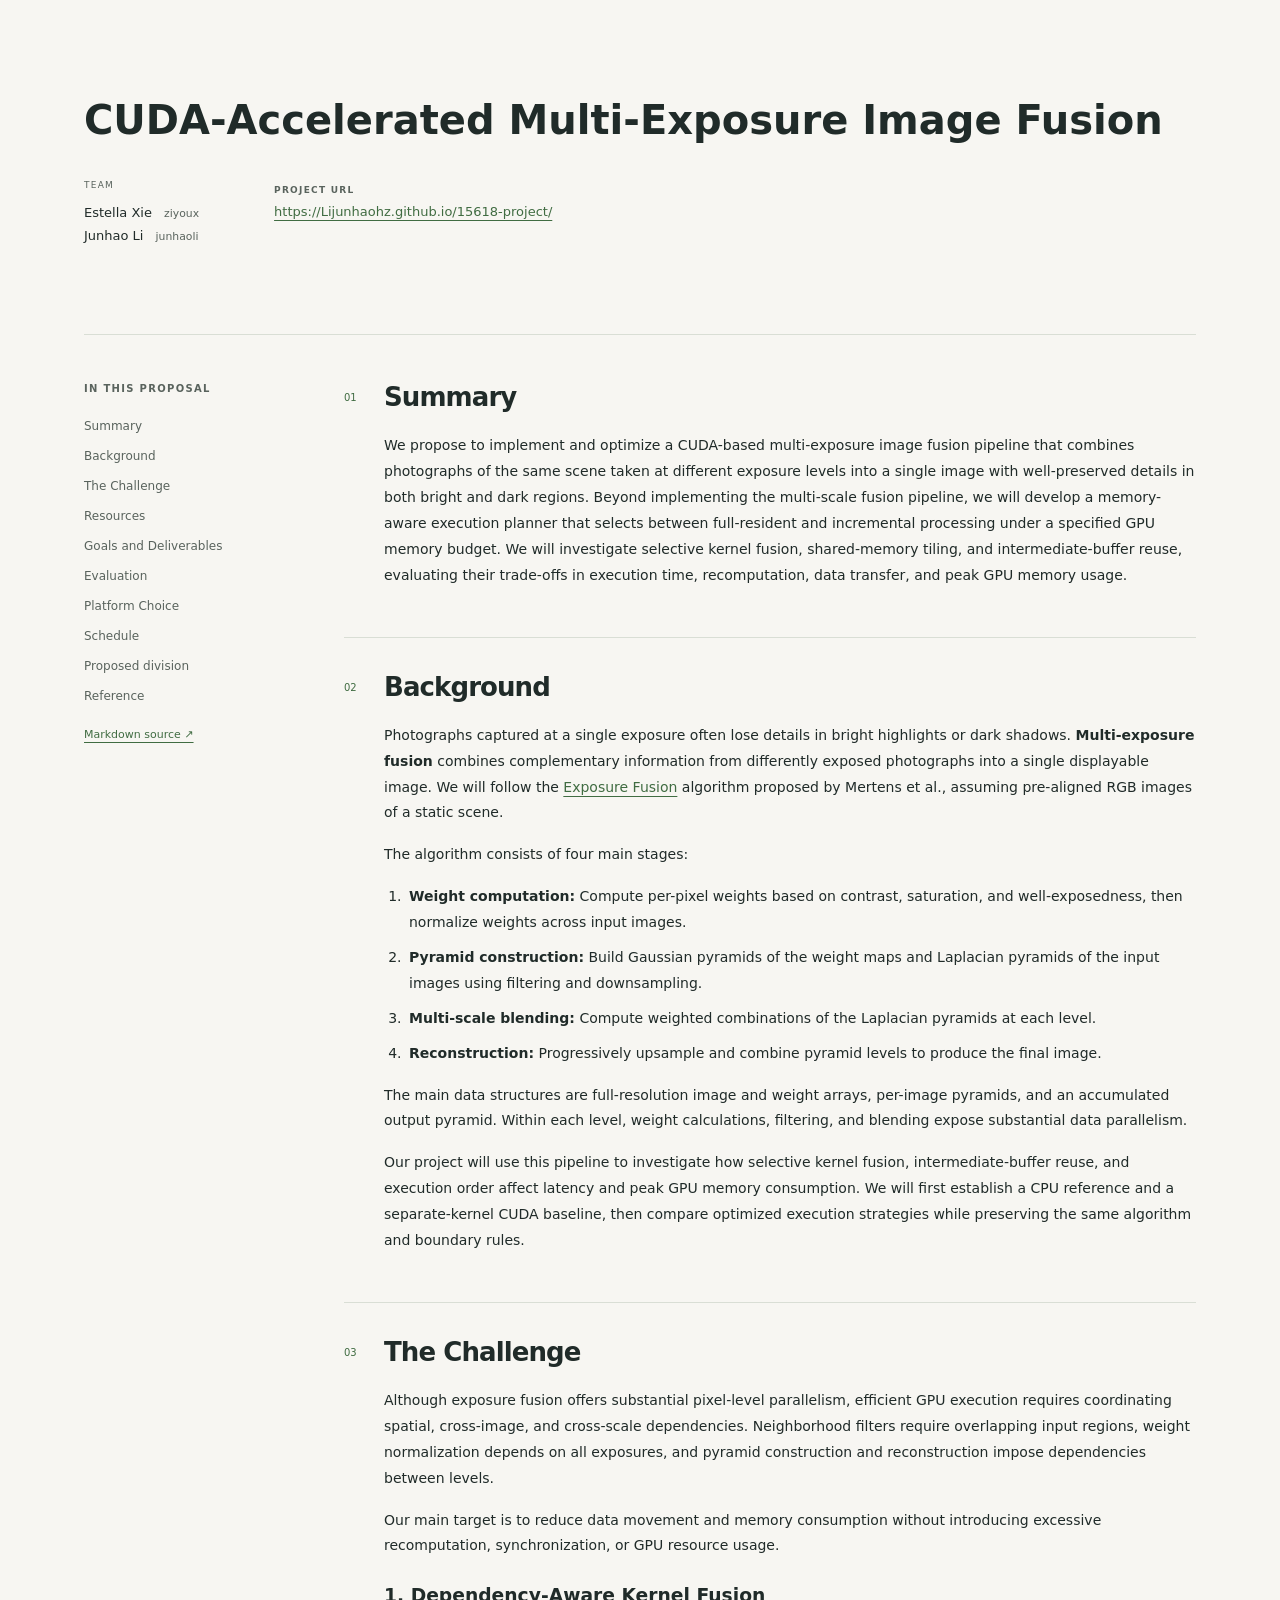
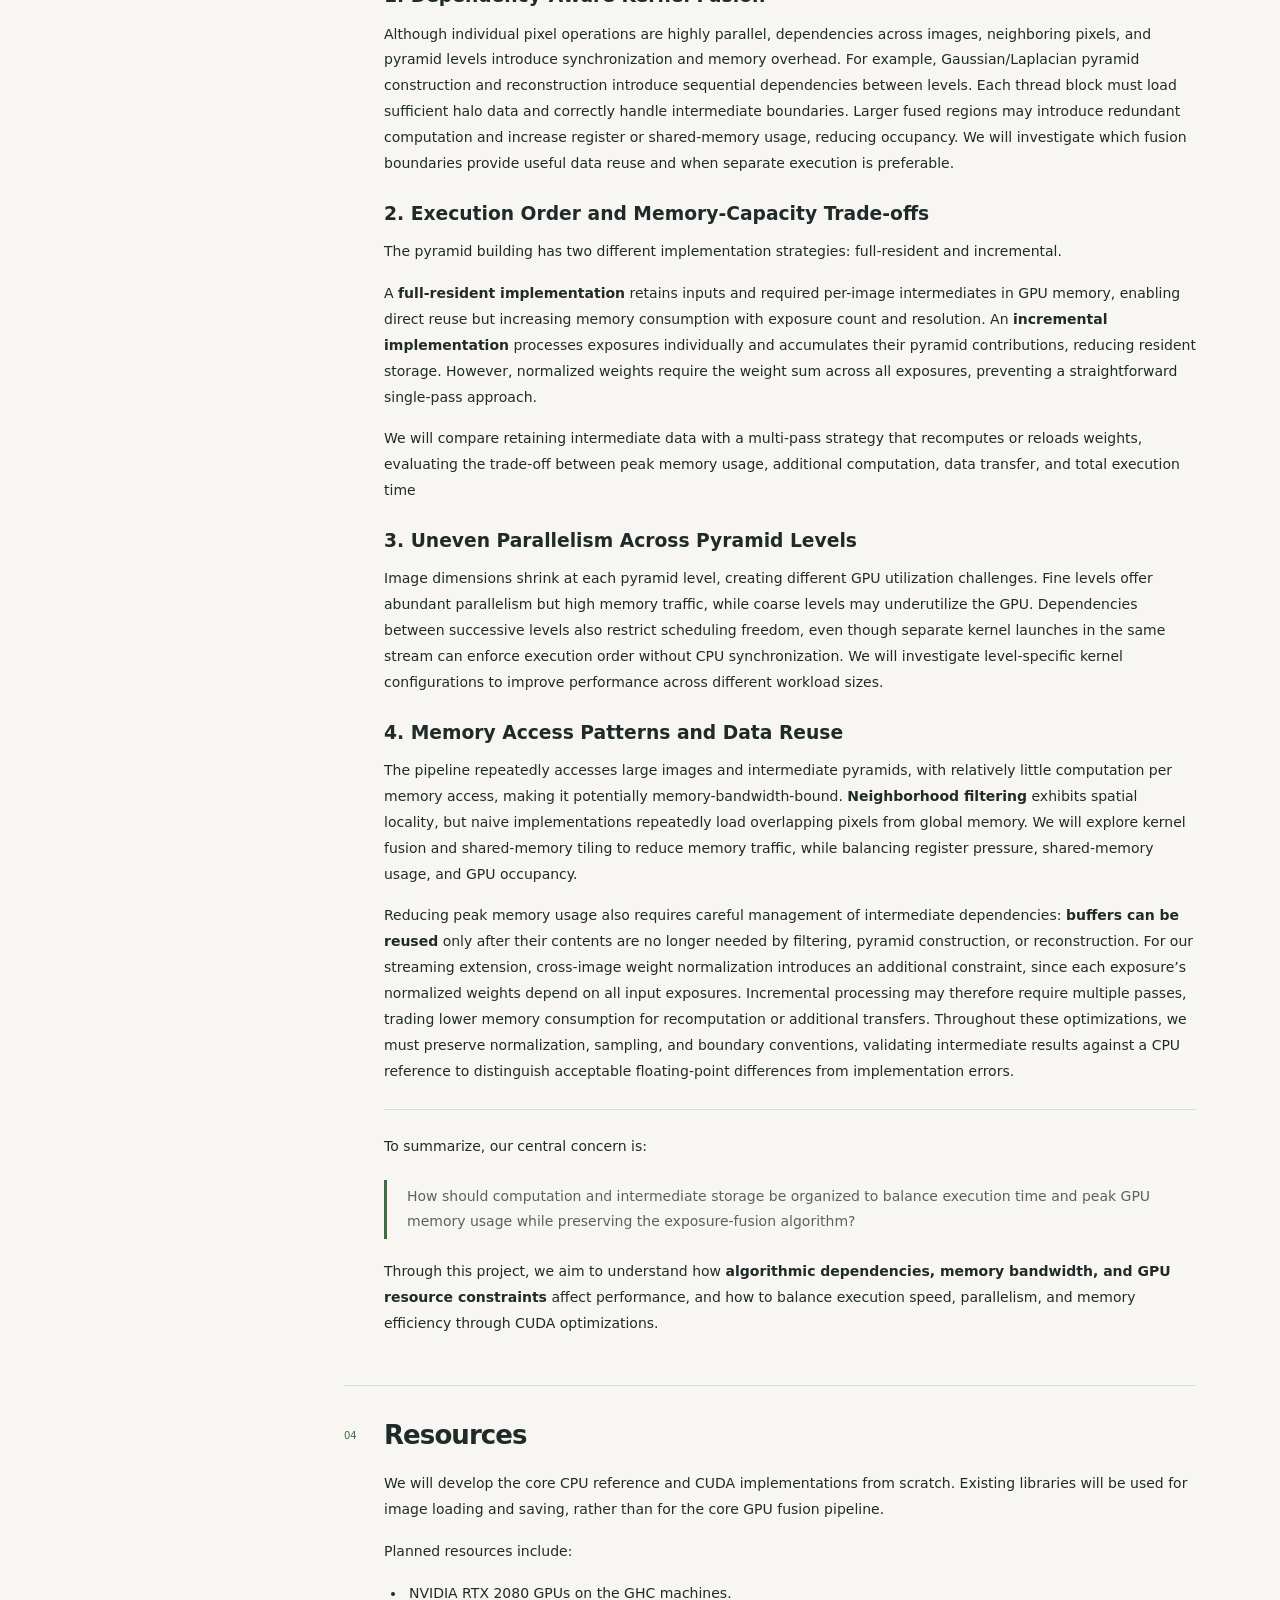
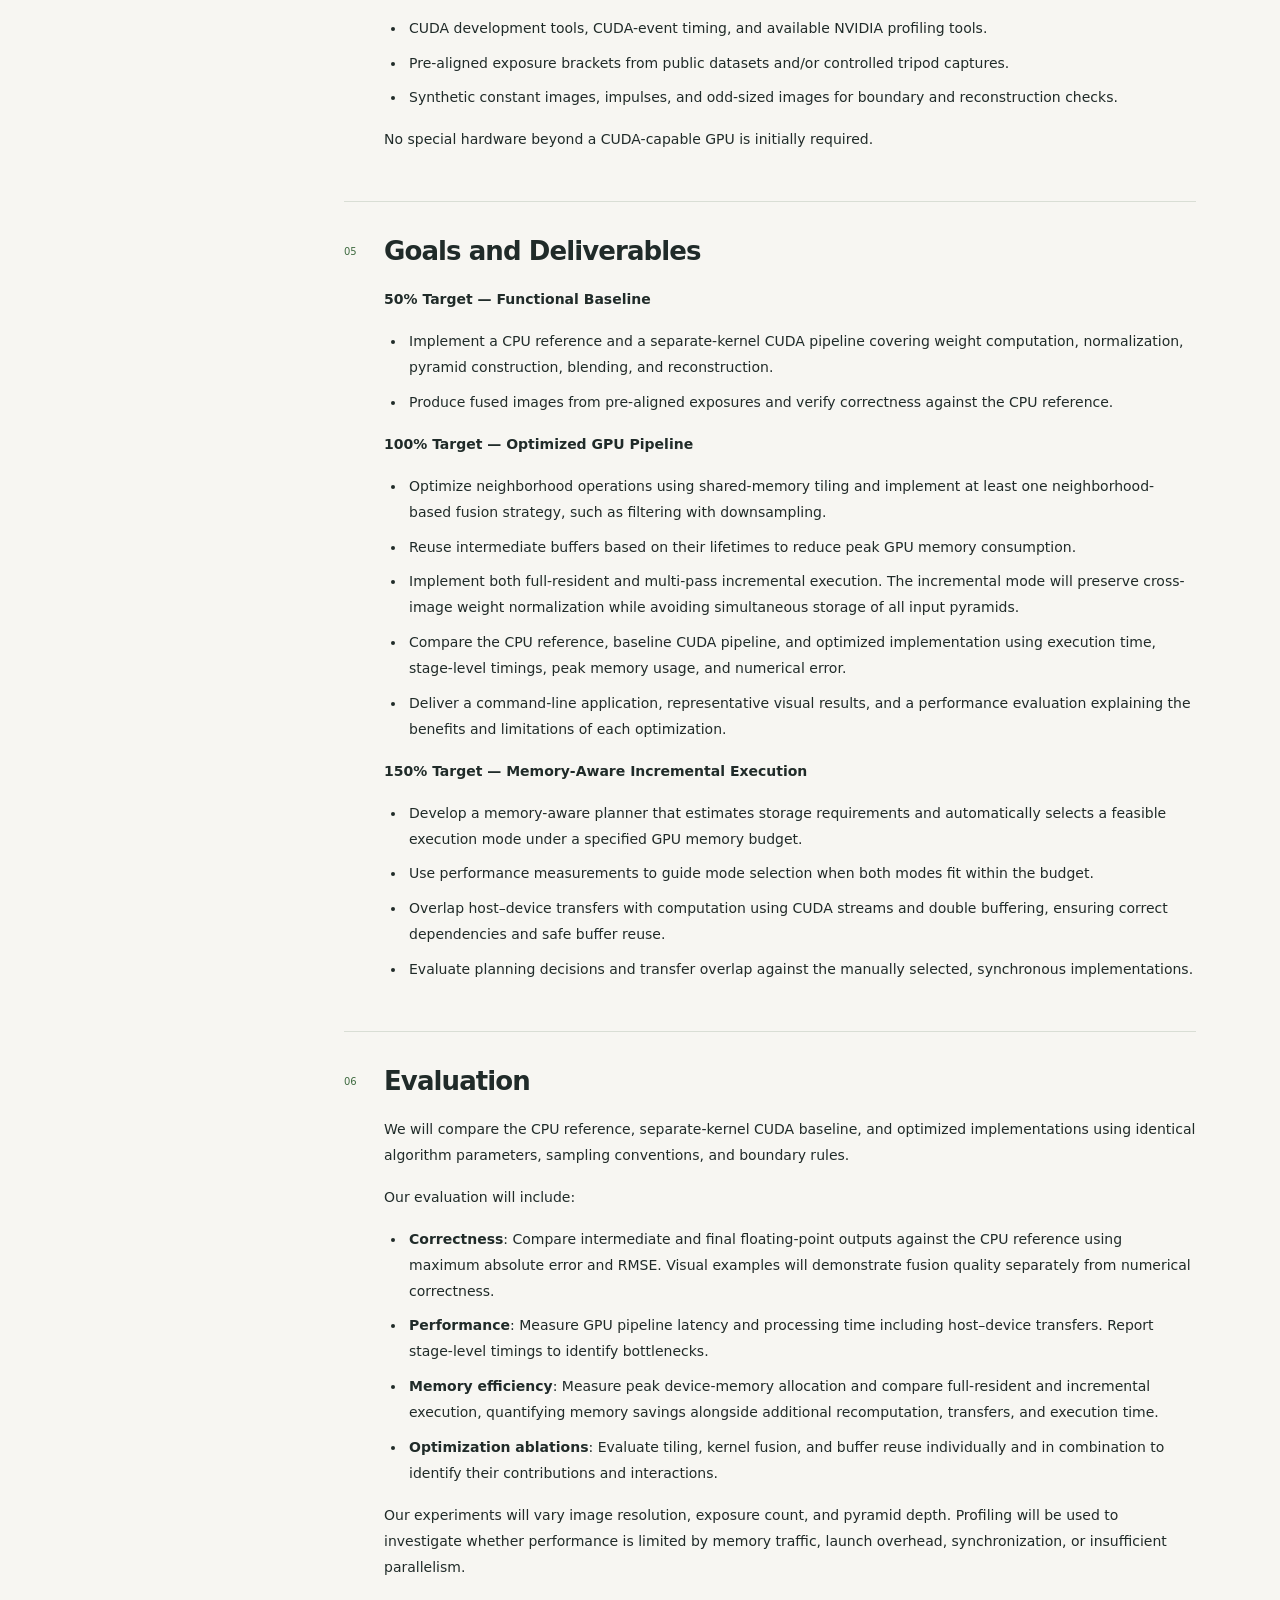
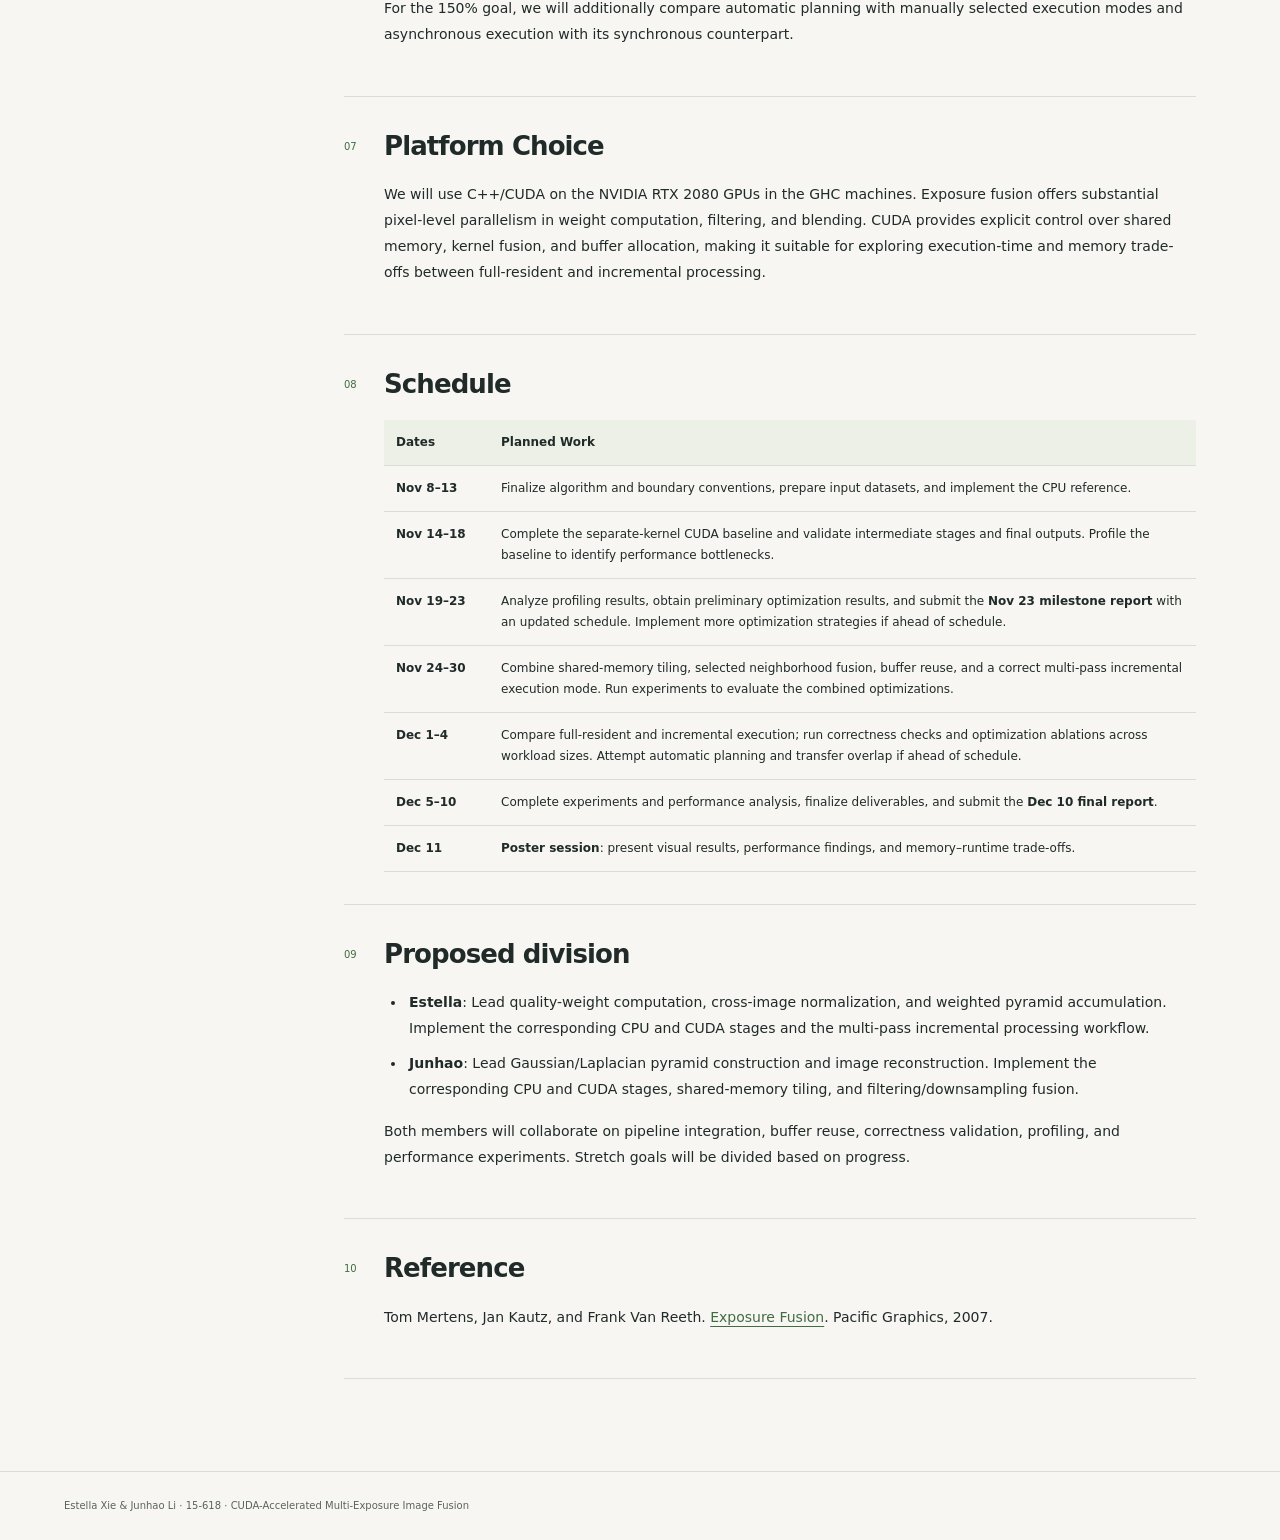
==== commit ee655fa0: "doc: update proposal" ====
--- a/index.html
+++ b/index.html
@@ -6,7 +6,7 @@
 <main><div class="hero">
 <h1>CUDA-Accelerated Multi-Exposure Image Fusion</h1>
 <div class="team"><div><span>TEAM</span>Estella Xie <small>ziyoux</small><br>Junhao Li <small>junhaoli</small></div><div class="project-url"><p><strong>Project URL</strong></p>
-<p><a href="https://Lijunhaohz.github.io/15618-project/">Project webpage</a></p></div></div></div>
+<p><a href="https://Lijunhaohz.github.io/15618-project/">https://Lijunhaohz.github.io/15618-project/</a></p></div></div></div>
 <div class="document" id="proposal"><aside><div class="eyebrow">IN THIS PROPOSAL</div><nav aria-label="Proposal sections"><a href="#summary">Summary</a><a href="#background">Background</a><a href="#the-challenge">The Challenge</a><a href="#resources">Resources</a><a href="#goals-and-deliverables">Goals and Deliverables</a><a href="#evaluation">Evaluation</a><a href="#platform-choice">Platform Choice</a><a href="#schedule">Schedule</a><a href="#proposed-division">Proposed division</a><a href="#reference">Reference</a></nav><a href="proposal.md">Markdown source ↗</a></aside><article><section id="summary"><span class="number">01</span><div><h2>Summary</h2><p>We propose to implement and optimize a CUDA-based multi-exposure image fusion pipeline that combines photographs of the same scene taken at different exposure levels into a single image with well-preserved details in both bright and dark regions. Beyond implementing the multi-scale fusion pipeline, we will develop a memory-aware execution planner that selects between full-resident and incremental processing under a specified GPU memory budget. We will investigate selective kernel fusion, shared-memory tiling, and intermediate-buffer reuse, evaluating their trade-offs in execution time, recomputation, data transfer, and peak GPU memory usage.</p></div></section>
 <section id="background"><span class="number">02</span><div><h2>Background</h2><p>Photographs captured at a single exposure often lose details in bright highlights or dark shadows. <strong>Multi-exposure fusion</strong> combines complementary information from differently exposed photographs into a single displayable image. We will follow the <a href="https://www.tommertens.com/old-academic/papers/exposure_fusion_reduced.pdf">Exposure Fusion</a> algorithm proposed by Mertens et al., assuming pre-aligned RGB images of a static scene.</p>
 <p>The algorithm consists of four main stages:</p>
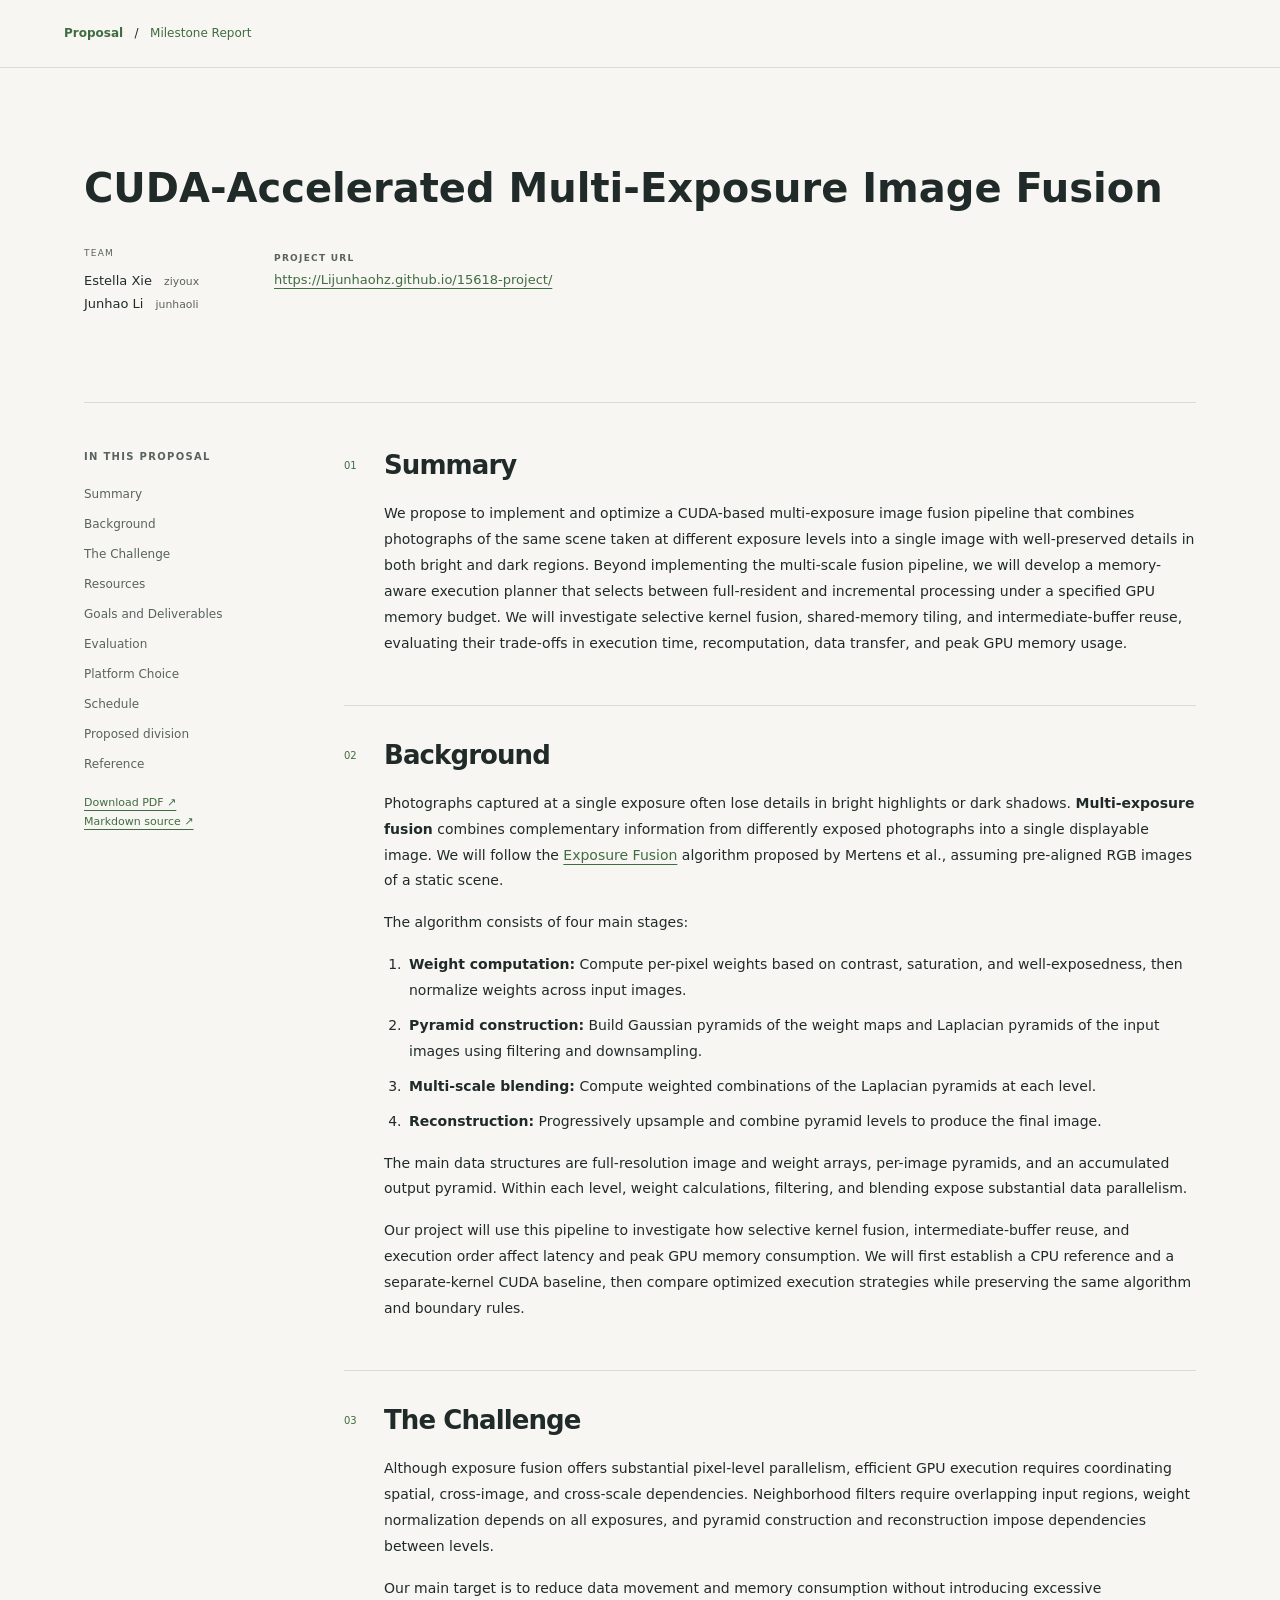
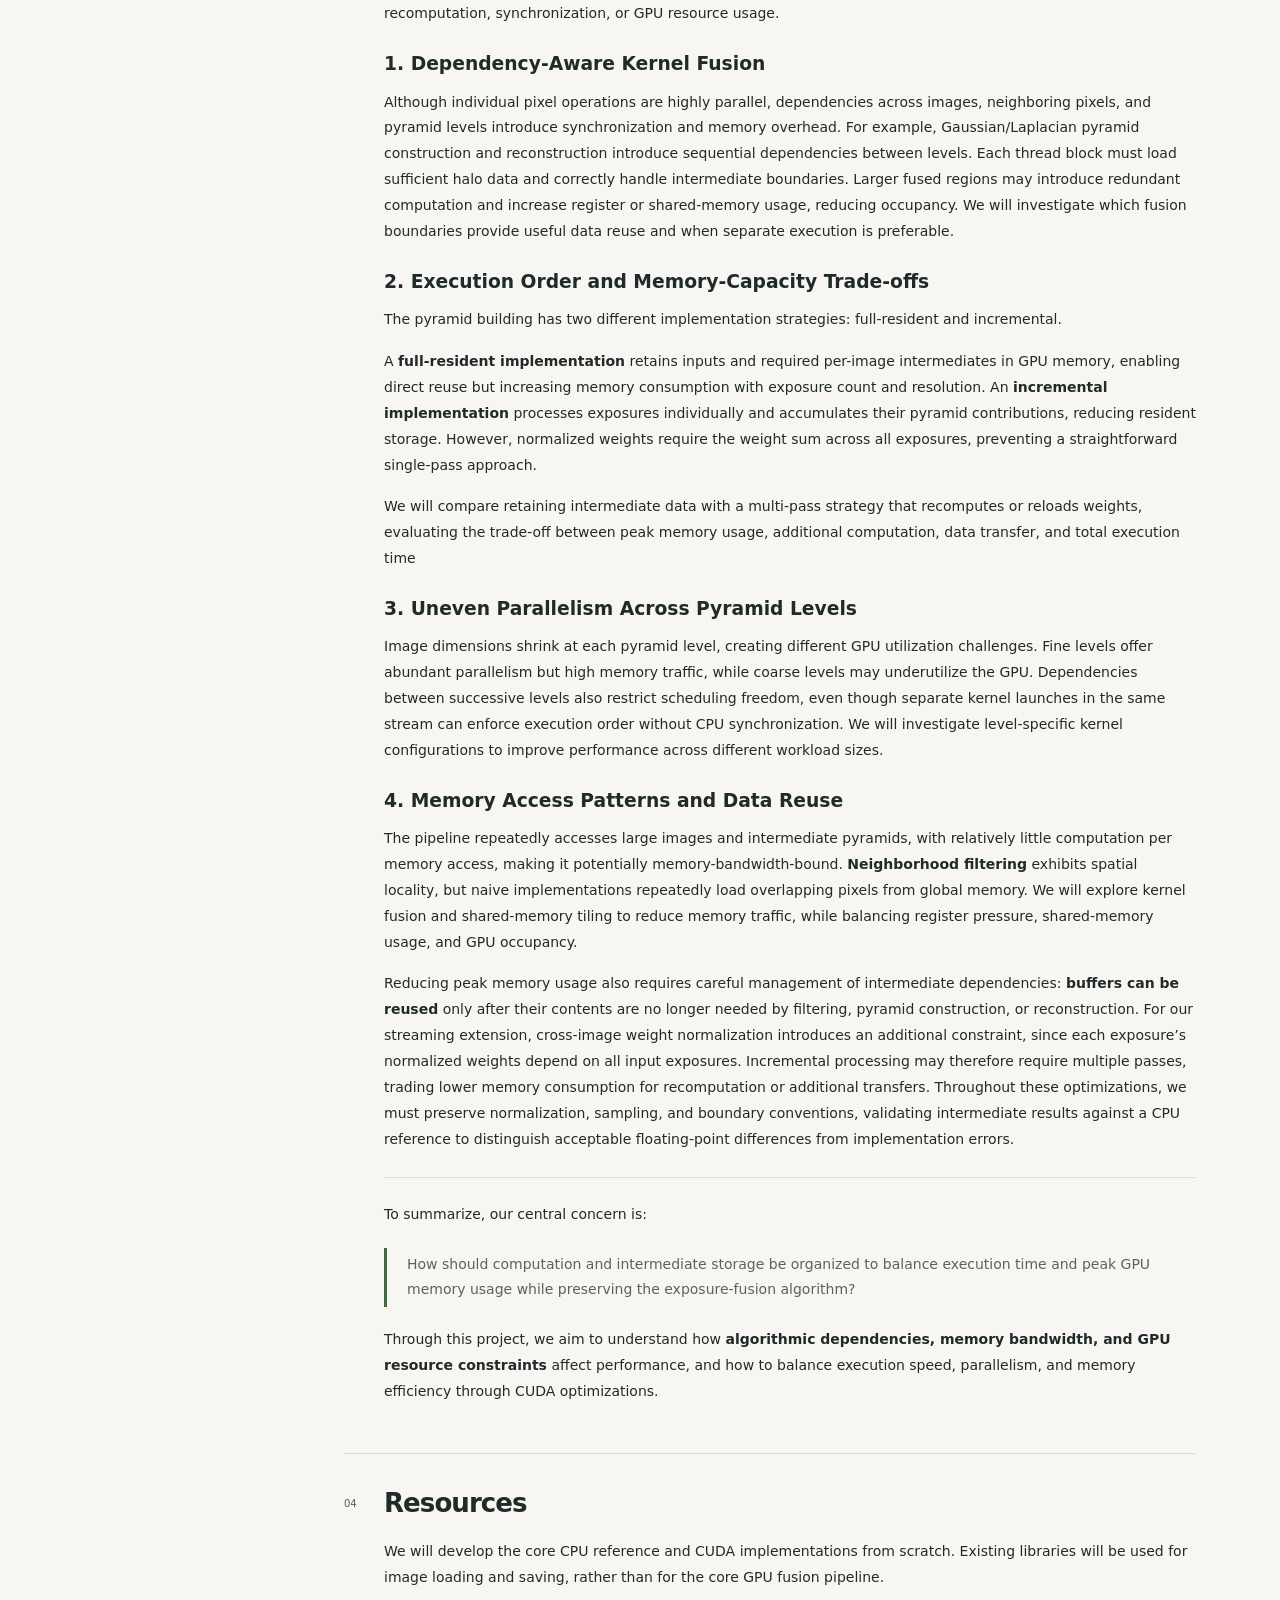
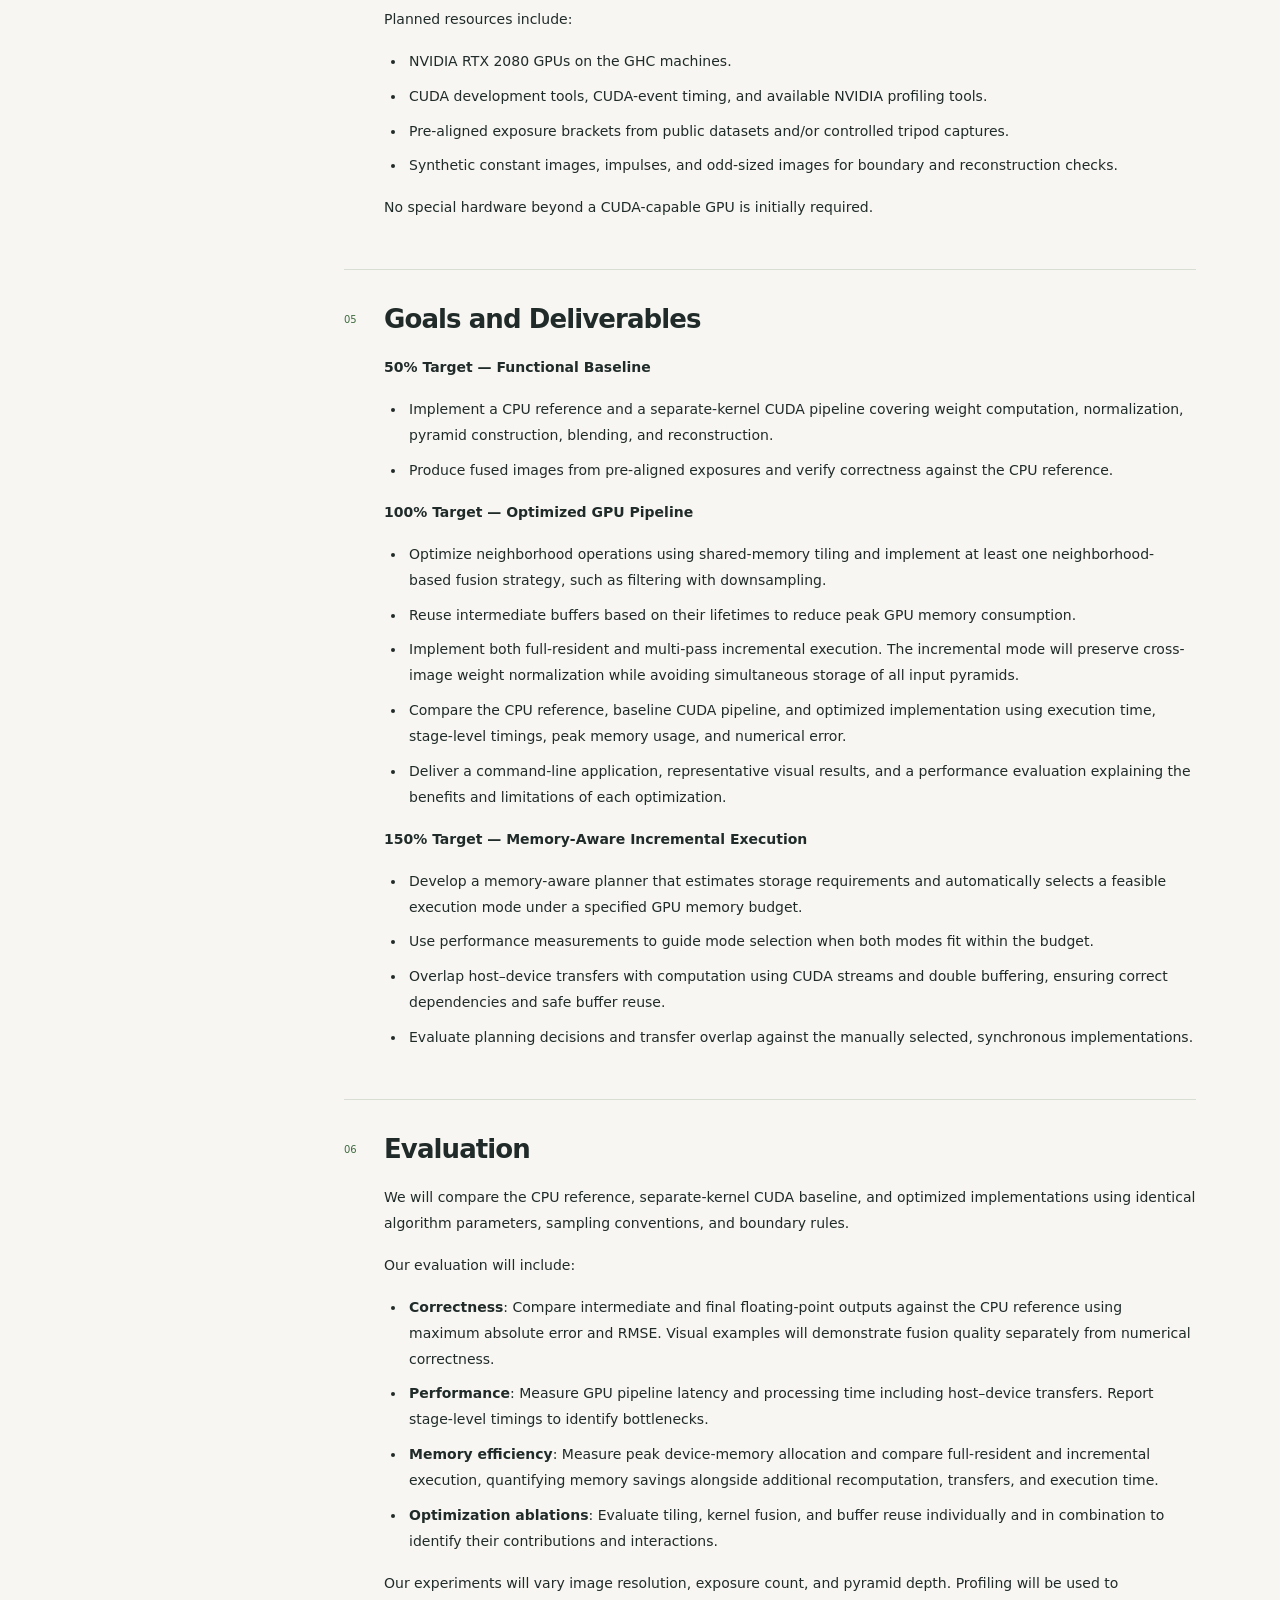
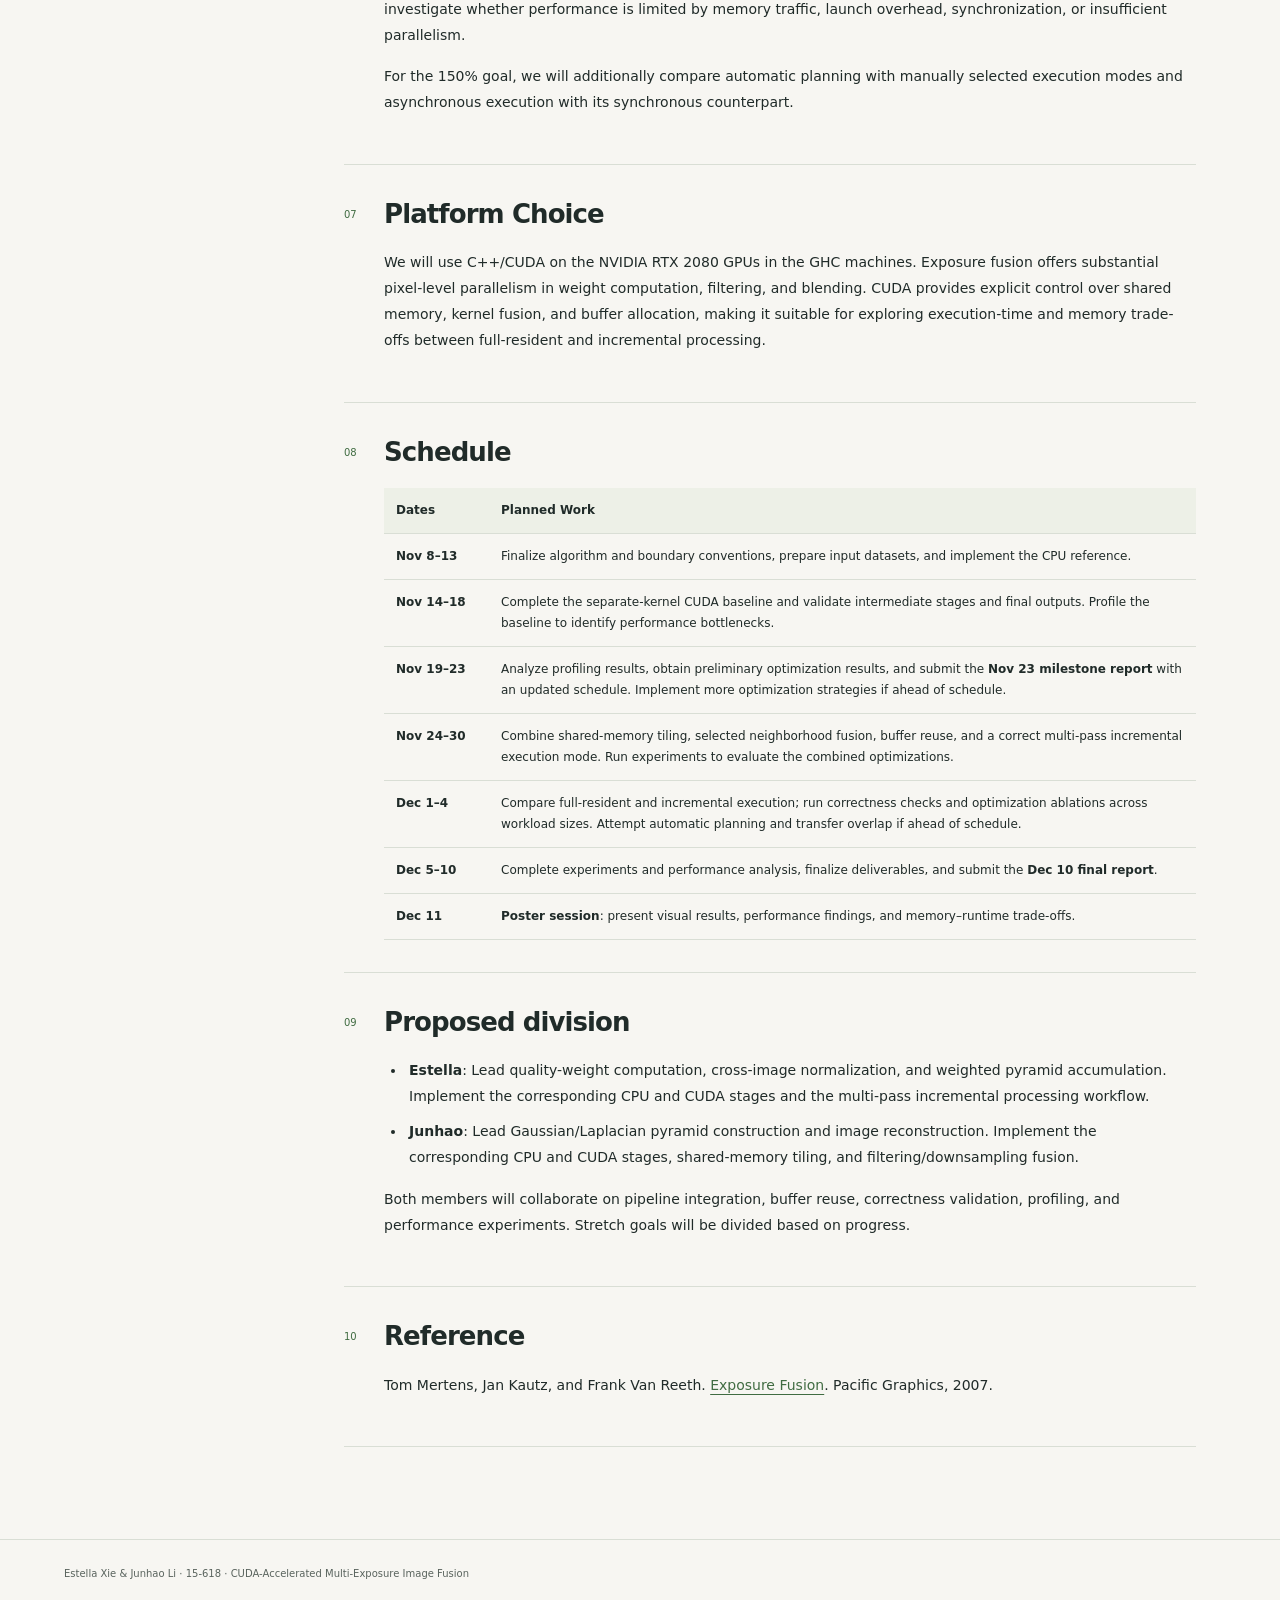
==== commit defec75b: "milestone" ====
--- a/index.html
+++ b/index.html
@@ -1,13 +1,5 @@
-<!doctype html>
-<html lang="en"><head><meta charset="utf-8"><meta name="viewport" content="width=device-width, initial-scale=1">
-<meta name="description" content="A 15-618 project proposal exploring CUDA optimizations for multi-scale exposure fusion, by Estella Xie and Junhao Li.">
-<title>CUDA-Accelerated Multi-Exposure Image Fusion</title><link rel="stylesheet" href="assets/style.css"></head>
-<body><a class="skip" href="#proposal">Skip to proposal</a>
-<main><div class="hero">
-<h1>CUDA-Accelerated Multi-Exposure Image Fusion</h1>
-<div class="team"><div><span>TEAM</span>Estella Xie <small>ziyoux</small><br>Junhao Li <small>junhaoli</small></div><div class="project-url"><p><strong>Project URL</strong></p>
-<p><a href="https://Lijunhaohz.github.io/15618-project/">https://Lijunhaohz.github.io/15618-project/</a></p></div></div></div>
-<div class="document" id="proposal"><aside><div class="eyebrow">IN THIS PROPOSAL</div><nav aria-label="Proposal sections"><a href="#summary">Summary</a><a href="#background">Background</a><a href="#the-challenge">The Challenge</a><a href="#resources">Resources</a><a href="#goals-and-deliverables">Goals and Deliverables</a><a href="#evaluation">Evaluation</a><a href="#platform-choice">Platform Choice</a><a href="#schedule">Schedule</a><a href="#proposed-division">Proposed division</a><a href="#reference">Reference</a></nav><a href="proposal.md">Markdown source ↗</a></aside><article><section id="summary"><span class="number">01</span><div><h2>Summary</h2><p>We propose to implement and optimize a CUDA-based multi-exposure image fusion pipeline that combines photographs of the same scene taken at different exposure levels into a single image with well-preserved details in both bright and dark regions. Beyond implementing the multi-scale fusion pipeline, we will develop a memory-aware execution planner that selects between full-resident and incremental processing under a specified GPU memory budget. We will investigate selective kernel fusion, shared-memory tiling, and intermediate-buffer reuse, evaluating their trade-offs in execution time, recomputation, data transfer, and peak GPU memory usage.</p></div></section>
+<!doctype html><html lang="en"><head><meta charset="utf-8"><meta name="viewport" content="width=device-width, initial-scale=1"><meta name="description" content="15-618 exposure fusion project: implementation progress, measured results, and revised schedule."><title>CUDA-Accelerated Multi-Exposure Image Fusion — Proposal</title><link rel="stylesheet" href="assets/style.css"></head><body><a class="skip" href="#proposal">Skip to proposal</a><header aria-label="Project documents"><div><a href="index.html" aria-current="page"><strong>Proposal</strong></a> &nbsp; / &nbsp; <a href="milestone.html">Milestone Report</a></div></header><main><div class="hero"><h1>CUDA-Accelerated Multi-Exposure Image Fusion</h1><div class="team"><div><span>TEAM</span>Estella Xie <small>ziyoux</small><br>Junhao Li <small>junhaoli</small></div><div class="project-url"><p><strong>Project URL</strong></p>
+<p><a href="https://Lijunhaohz.github.io/15618-project/">https://Lijunhaohz.github.io/15618-project/</a></p></div></div></div><div class="document" id="proposal"><aside><div class="eyebrow">IN THIS PROPOSAL</div><nav aria-label="Proposal sections"><a href="#summary">Summary</a><a href="#background">Background</a><a href="#the-challenge">The Challenge</a><a href="#resources">Resources</a><a href="#goals-and-deliverables">Goals and Deliverables</a><a href="#evaluation">Evaluation</a><a href="#platform-choice">Platform Choice</a><a href="#schedule">Schedule</a><a href="#proposed-division">Proposed division</a><a href="#reference">Reference</a></nav><a href="docs/proposal.pdf">Download PDF ↗</a><br><a href="docs/proposal.md">Markdown source ↗</a></aside><article><section id="summary"><span class="number">01</span><div><h2>Summary</h2><p>We propose to implement and optimize a CUDA-based multi-exposure image fusion pipeline that combines photographs of the same scene taken at different exposure levels into a single image with well-preserved details in both bright and dark regions. Beyond implementing the multi-scale fusion pipeline, we will develop a memory-aware execution planner that selects between full-resident and incremental processing under a specified GPU memory budget. We will investigate selective kernel fusion, shared-memory tiling, and intermediate-buffer reuse, evaluating their trade-offs in execution time, recomputation, data transfer, and peak GPU memory usage.</p></div></section>
 <section id="background"><span class="number">02</span><div><h2>Background</h2><p>Photographs captured at a single exposure often lose details in bright highlights or dark shadows. <strong>Multi-exposure fusion</strong> combines complementary information from differently exposed photographs into a single displayable image. We will follow the <a href="https://www.tommertens.com/old-academic/papers/exposure_fusion_reduced.pdf">Exposure Fusion</a> algorithm proposed by Mertens et al., assuming pre-aligned RGB images of a static scene.</p>
 <p>The algorithm consists of four main stages:</p>
 <ol>
@@ -91,5 +83,4 @@
 <li><strong>Junhao</strong>: Lead Gaussian/Laplacian pyramid construction and image reconstruction. Implement the corresponding CPU and CUDA stages, shared-memory tiling, and filtering/downsampling fusion.</li>
 </ul>
 <p>Both members will collaborate on pipeline integration, buffer reuse, correctness validation, profiling, and performance experiments. Stretch goals will be divided based on progress.</p></div></section>
-<section id="reference"><span class="number">10</span><div><h2>Reference</h2><p>Tom Mertens, Jan Kautz, and Frank Van Reeth. <a href="https://www.tommertens.com/old-academic/papers/exposure_fusion_reduced.pdf">Exposure Fusion</a>. Pacific Graphics, 2007.</p></div></section></article></div></main>
-<footer>Estella Xie &amp; Junhao Li · 15-618 · CUDA-Accelerated Multi-Exposure Image Fusion</footer></body></html>
+<section id="reference"><span class="number">10</span><div><h2>Reference</h2><p>Tom Mertens, Jan Kautz, and Frank Van Reeth. <a href="https://www.tommertens.com/old-academic/papers/exposure_fusion_reduced.pdf">Exposure Fusion</a>. Pacific Graphics, 2007.</p></div></section></article></div></main><footer>Estella Xie &amp; Junhao Li · 15-618 · CUDA-Accelerated Multi-Exposure Image Fusion</footer></body></html>
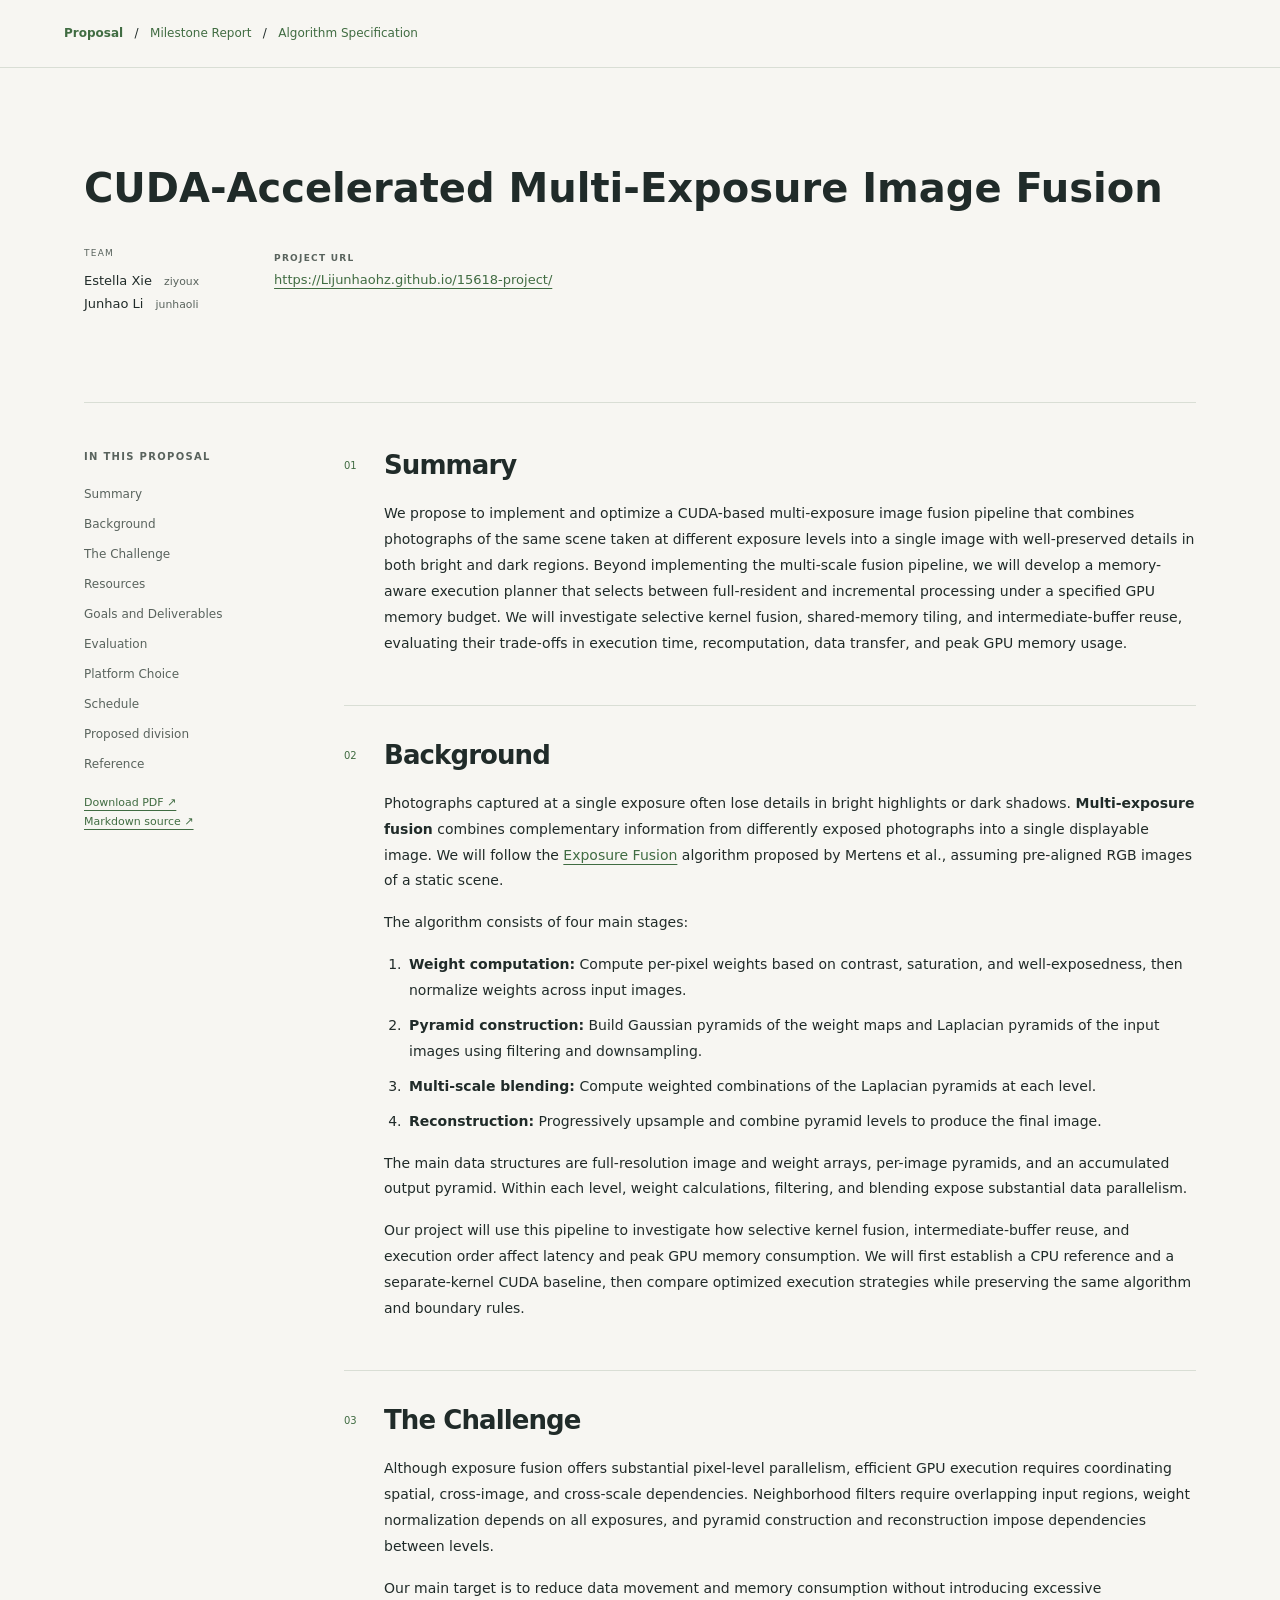
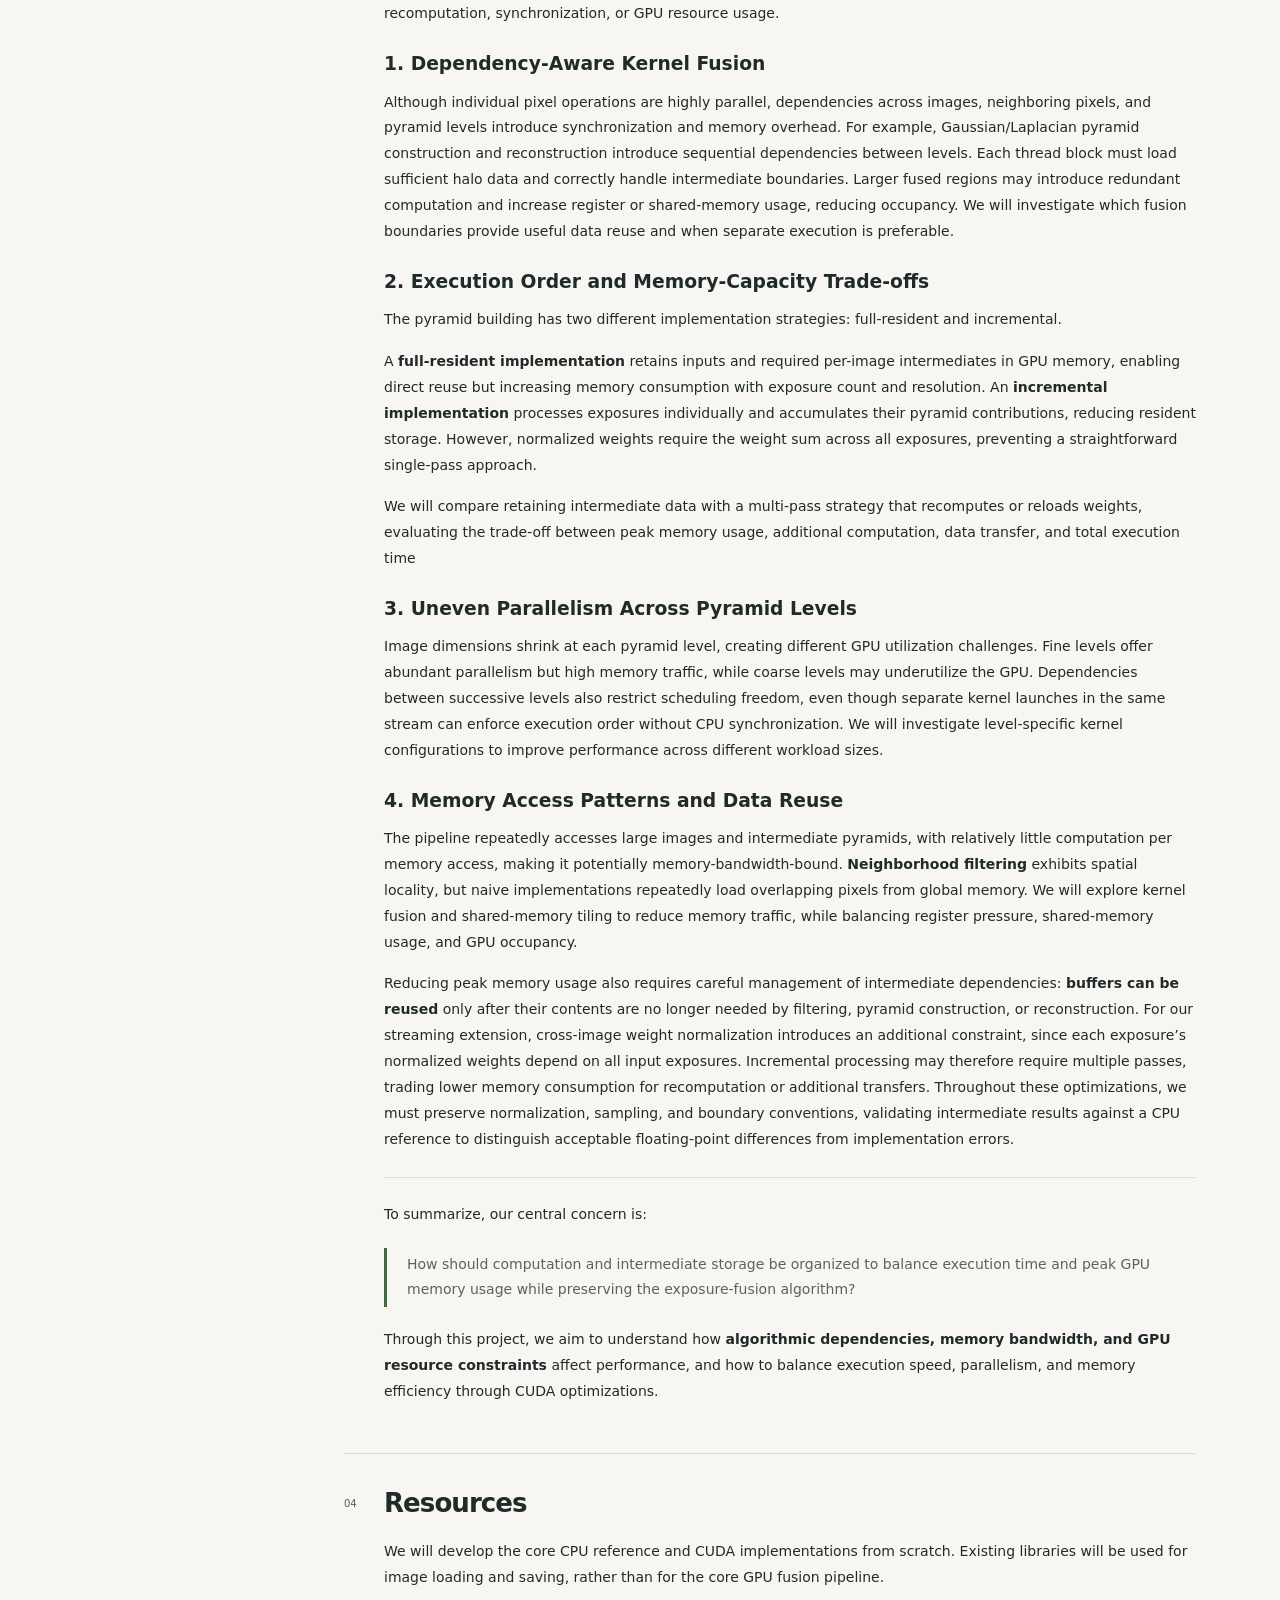
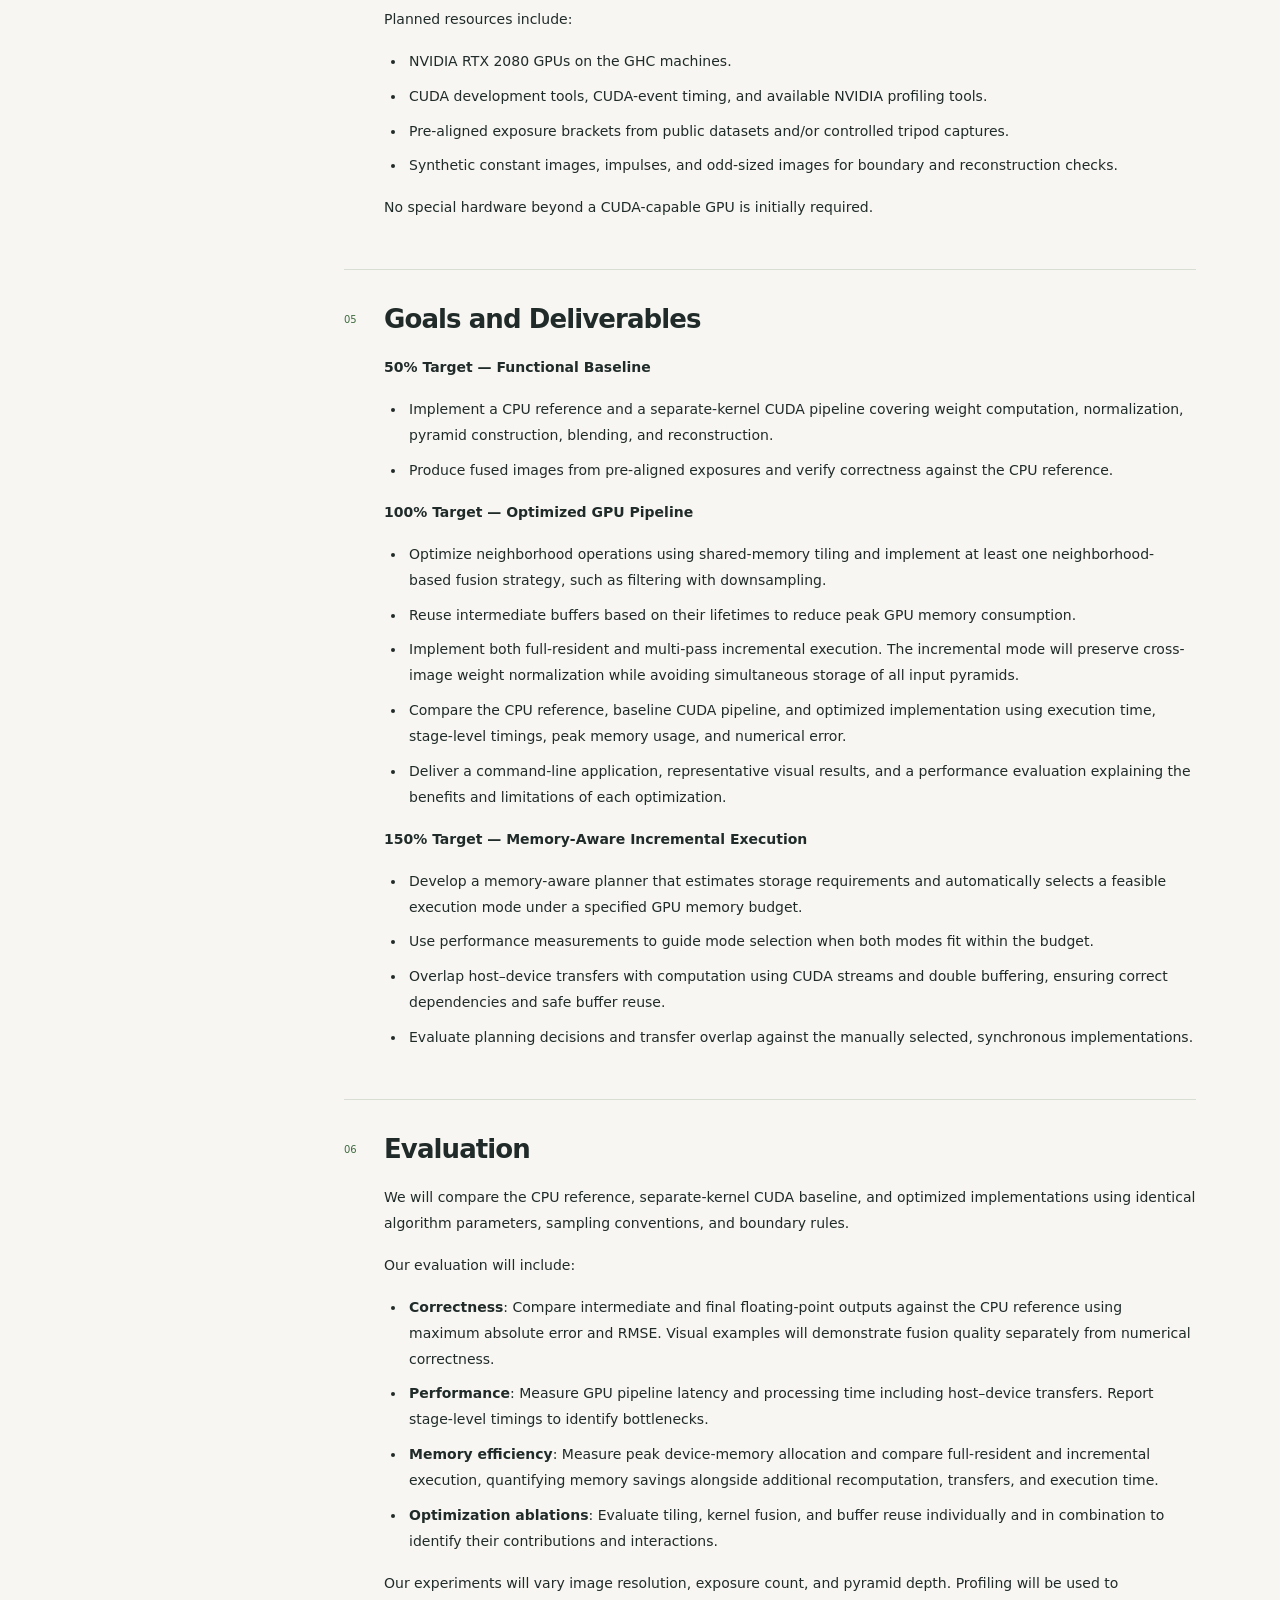
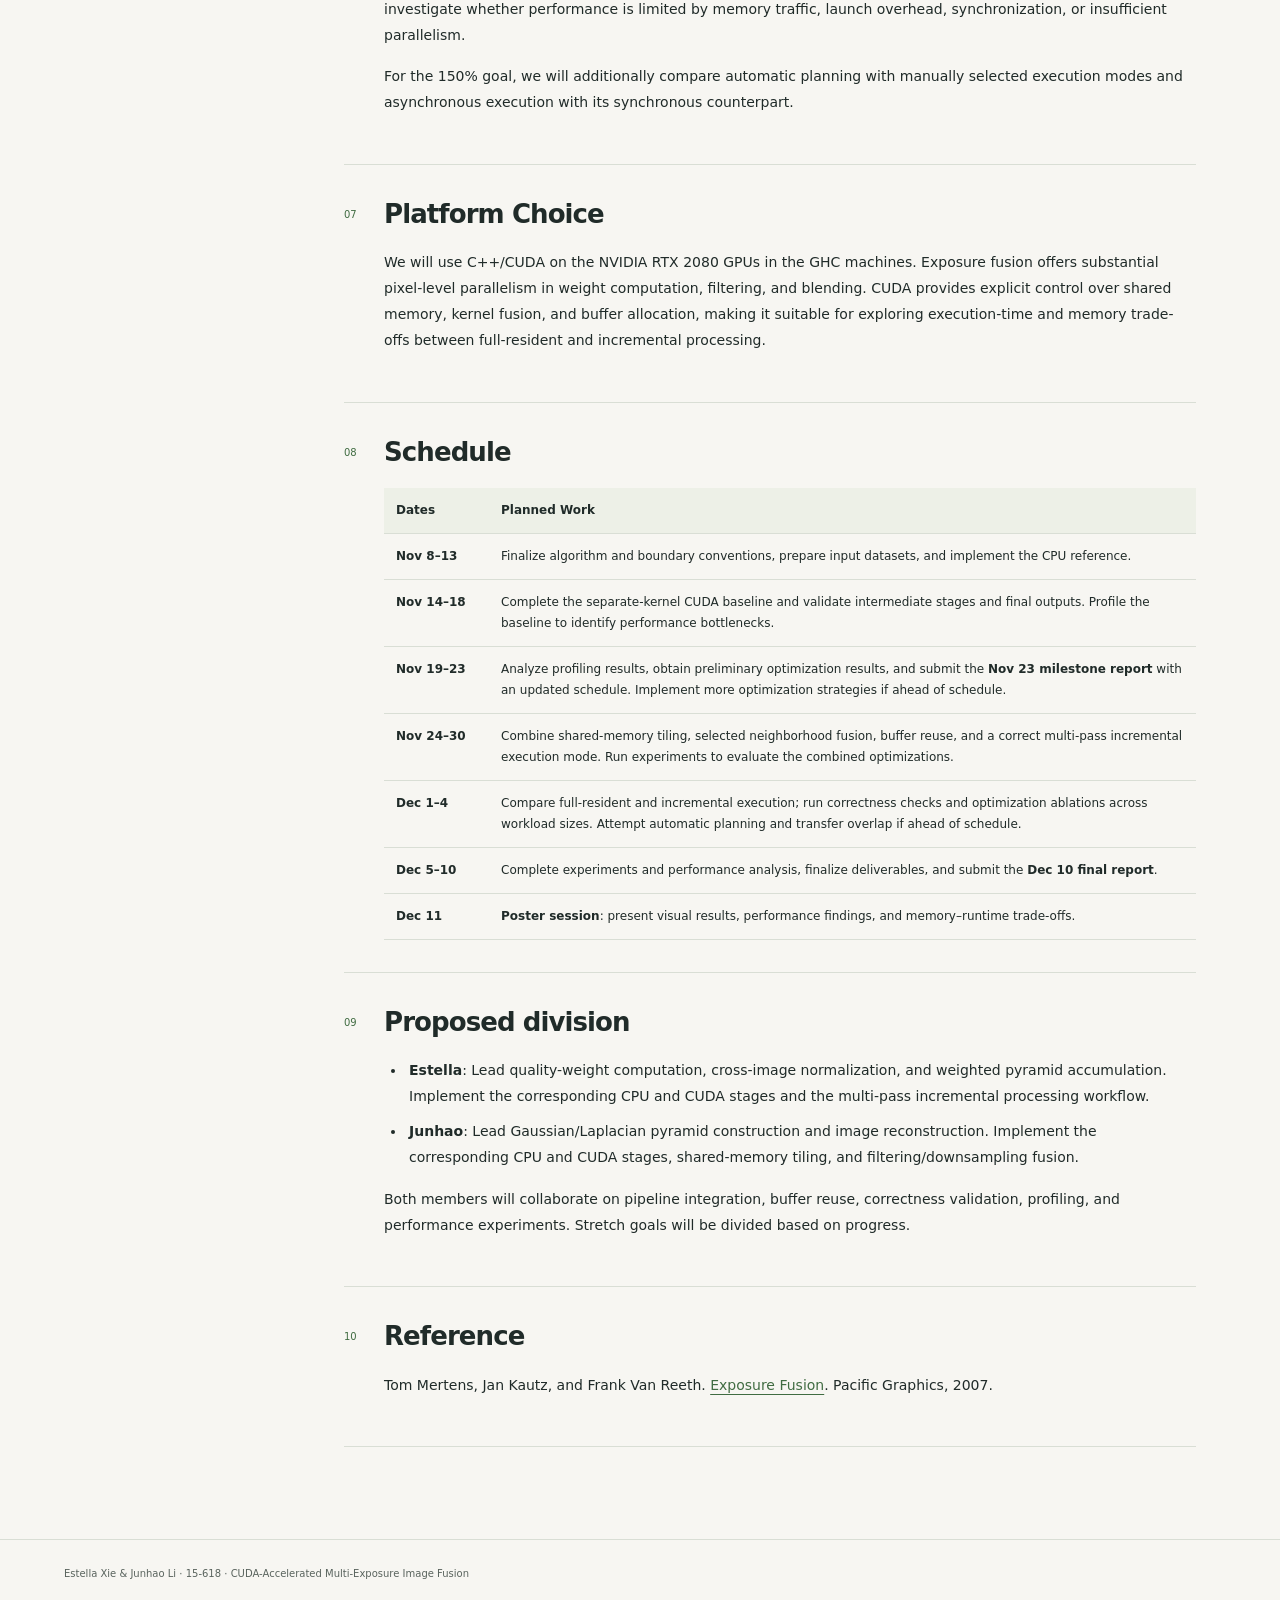
==== commit 5cea1911: "doc: add algo spec to website" ====
--- a/index.html
+++ b/index.html
@@ -1,4 +1,4 @@
-<!doctype html><html lang="en"><head><meta charset="utf-8"><meta name="viewport" content="width=device-width, initial-scale=1"><meta name="description" content="15-618 exposure fusion project: implementation progress, measured results, and revised schedule."><title>CUDA-Accelerated Multi-Exposure Image Fusion — Proposal</title><link rel="stylesheet" href="assets/style.css"></head><body><a class="skip" href="#proposal">Skip to proposal</a><header aria-label="Project documents"><div><a href="index.html" aria-current="page"><strong>Proposal</strong></a> &nbsp; / &nbsp; <a href="milestone.html">Milestone Report</a></div></header><main><div class="hero"><h1>CUDA-Accelerated Multi-Exposure Image Fusion</h1><div class="team"><div><span>TEAM</span>Estella Xie <small>ziyoux</small><br>Junhao Li <small>junhaoli</small></div><div class="project-url"><p><strong>Project URL</strong></p>
+<!doctype html><html lang="en"><head><meta charset="utf-8"><meta name="viewport" content="width=device-width, initial-scale=1"><meta name="description" content="15-618 exposure fusion project: implementation progress, measured results, and revised schedule."><title>CUDA-Accelerated Multi-Exposure Image Fusion — Proposal</title><link rel="stylesheet" href="assets/style.css"></head><body><a class="skip" href="#proposal">Skip to proposal</a><header aria-label="Project documents"><div><a href="index.html" aria-current="page"><strong>Proposal</strong></a> &nbsp; / &nbsp; <a href="milestone.html">Milestone Report</a> &nbsp; / &nbsp; <a href="algorithm.html">Algorithm Specification</a></div></header><main><div class="hero"><h1>CUDA-Accelerated Multi-Exposure Image Fusion</h1><div class="team"><div><span>TEAM</span>Estella Xie <small>ziyoux</small><br>Junhao Li <small>junhaoli</small></div><div class="project-url"><p><strong>Project URL</strong></p>
 <p><a href="https://Lijunhaohz.github.io/15618-project/">https://Lijunhaohz.github.io/15618-project/</a></p></div></div></div><div class="document" id="proposal"><aside><div class="eyebrow">IN THIS PROPOSAL</div><nav aria-label="Proposal sections"><a href="#summary">Summary</a><a href="#background">Background</a><a href="#the-challenge">The Challenge</a><a href="#resources">Resources</a><a href="#goals-and-deliverables">Goals and Deliverables</a><a href="#evaluation">Evaluation</a><a href="#platform-choice">Platform Choice</a><a href="#schedule">Schedule</a><a href="#proposed-division">Proposed division</a><a href="#reference">Reference</a></nav><a href="docs/proposal.pdf">Download PDF ↗</a><br><a href="docs/proposal.md">Markdown source ↗</a></aside><article><section id="summary"><span class="number">01</span><div><h2>Summary</h2><p>We propose to implement and optimize a CUDA-based multi-exposure image fusion pipeline that combines photographs of the same scene taken at different exposure levels into a single image with well-preserved details in both bright and dark regions. Beyond implementing the multi-scale fusion pipeline, we will develop a memory-aware execution planner that selects between full-resident and incremental processing under a specified GPU memory budget. We will investigate selective kernel fusion, shared-memory tiling, and intermediate-buffer reuse, evaluating their trade-offs in execution time, recomputation, data transfer, and peak GPU memory usage.</p></div></section>
 <section id="background"><span class="number">02</span><div><h2>Background</h2><p>Photographs captured at a single exposure often lose details in bright highlights or dark shadows. <strong>Multi-exposure fusion</strong> combines complementary information from differently exposed photographs into a single displayable image. We will follow the <a href="https://www.tommertens.com/old-academic/papers/exposure_fusion_reduced.pdf">Exposure Fusion</a> algorithm proposed by Mertens et al., assuming pre-aligned RGB images of a static scene.</p>
 <p>The algorithm consists of four main stages:</p>
--- a/assets/style.css
+++ b/assets/style.css
@@ -1,3 +1,4 @@
 :root{--paper:#f7f6f2;--ink:#202b29;--muted:#59635d;--line:#d9ded5;--green:#406c42}*{box-sizing:border-box}html{scroll-behavior:smooth;scroll-padding-top:24px}body{margin:0;background:var(--paper);color:var(--ink);font-family:system-ui,-apple-system,sans-serif;line-height:1.75}a{color:var(--green);text-underline-offset:4px}a:hover{text-decoration:underline}a:focus-visible{outline:3px solid #648a4c;outline-offset:5px}header{max-width:1360px;margin:auto;padding:23px 5%;display:flex;align-items:center;justify-content:space-between;border-bottom:1px solid var(--line);font-size:12px}header a{text-decoration:none}.brand{font-weight:800;letter-spacing:.08em;color:var(--ink)}header span{color:var(--muted)}main{max-width:1240px;margin:auto;padding:0 5%}.hero{padding:70px 0 45px}.eyebrow{font-size:10px;letter-spacing:.13em;font-weight:700;color:var(--muted)}h1{font-size:clamp(26px,3.2vw,40px);line-height:1.3;font-weight:600;margin:24px 0}.team{display:flex;gap:75px;font-size:13px;margin:32px 0 42px}.team span{display:block;font-size:9px;letter-spacing:.14em;color:var(--muted);margin-bottom:8px}.team small{color:var(--muted);margin-left:8px}.pipeline{margin:0;border:1px solid #cfd8c8;background:#edf0e7;padding:22px 26px}.pipeline figcaption{font-size:10px;letter-spacing:.12em;font-weight:700}.pipeline ol{display:grid;grid-template-columns:repeat(4,1fr);list-style:none;padding:0;margin:20px 0 0;gap:18px}.pipeline li{font-size:13px;line-height:1.6;border-top:1px solid #c8d1c1;padding-top:12px}.pipeline b{display:block;font-size:11px;color:var(--green);margin-bottom:5px}.pipeline small{display:block;font-size:10px;color:var(--muted)}.document{display:grid;grid-template-columns:210px minmax(0,1fr);gap:50px;border-top:1px solid var(--line);padding:45px 0 60px}aside{align-self:start;position:sticky;top:25px;font-size:11px}nav{display:flex;flex-direction:column;margin:18px 0;gap:9px}nav a{font-size:12px;text-decoration:none;color:var(--muted)}section{display:grid;grid-template-columns:26px minmax(0,1fr);gap:14px;border-bottom:1px solid var(--line);padding:0 0 32px;margin-bottom:32px}.number{font-size:10px;padding-top:9px;color:var(--green)}h2{font-size:26px;line-height:1.35;font-weight:550;letter-spacing:-.035em;margin:0 0 18px}article p,article li{font-size:14px;line-height:1.85}article p{margin:0 0 16px}article li{padding-left:3px;margin-bottom:9px}article ol,article ul{padding-left:22px}article strong{font-weight:650}.table-wrap{overflow-x:auto}table{border-collapse:collapse;width:100%;font-size:12px;text-align:left}th,td{padding:12px;border-bottom:1px solid var(--line);vertical-align:top}th{background:#edf0e7;font-weight:600}td:first-child{min-width:105px}footer{border-top:1px solid var(--line);padding:25px 5%;font-size:10px;color:var(--muted)}.skip{position:absolute;top:-100px;padding:10px;background:var(--paper);z-index:10}.skip:focus{top:10px}@media(max-width:760px){header span{display:none}.hero{padding-top:42px}.document{grid-template-columns:1fr;gap:30px}aside{position:static}nav{flex-direction:row;flex-wrap:wrap;gap:9px 18px}.pipeline{padding:18px}.pipeline ol{grid-template-columns:repeat(2,1fr)}.team{gap:30px}section{grid-template-columns:20px minmax(0,1fr);gap:8px}}@media(prefers-reduced-motion:reduce){html{scroll-behavior:auto}}@media print{header,aside,.skip,footer{display:none}main{max-width:none;padding:0}.hero{padding-top:0}h1{font-size:36px}.document{display:block}section{break-inside:avoid}body{background:white;color:black}a{color:inherit}}
 :is(article h3,article h4,article h5,article h6){line-height:1.4;margin:24px 0 12px}article hr{border:0;border-top:1px solid var(--line);margin:24px 0}article blockquote{margin:20px 0;padding:4px 20px;border-left:3px solid var(--green);color:var(--muted)}article blockquote p:last-child{margin-bottom:0}
 .project-url p{margin:0}.project-url strong{font-size:9px;letter-spacing:.14em;color:var(--muted);text-transform:uppercase}
+article pre,.math-display{overflow-x:auto}article pre{padding:16px;background:#edf0e7;line-height:1.5}article figure{margin:24px 0}article figure img{max-width:100%;height:auto}article figcaption{font-size:12px;color:var(--muted)}
